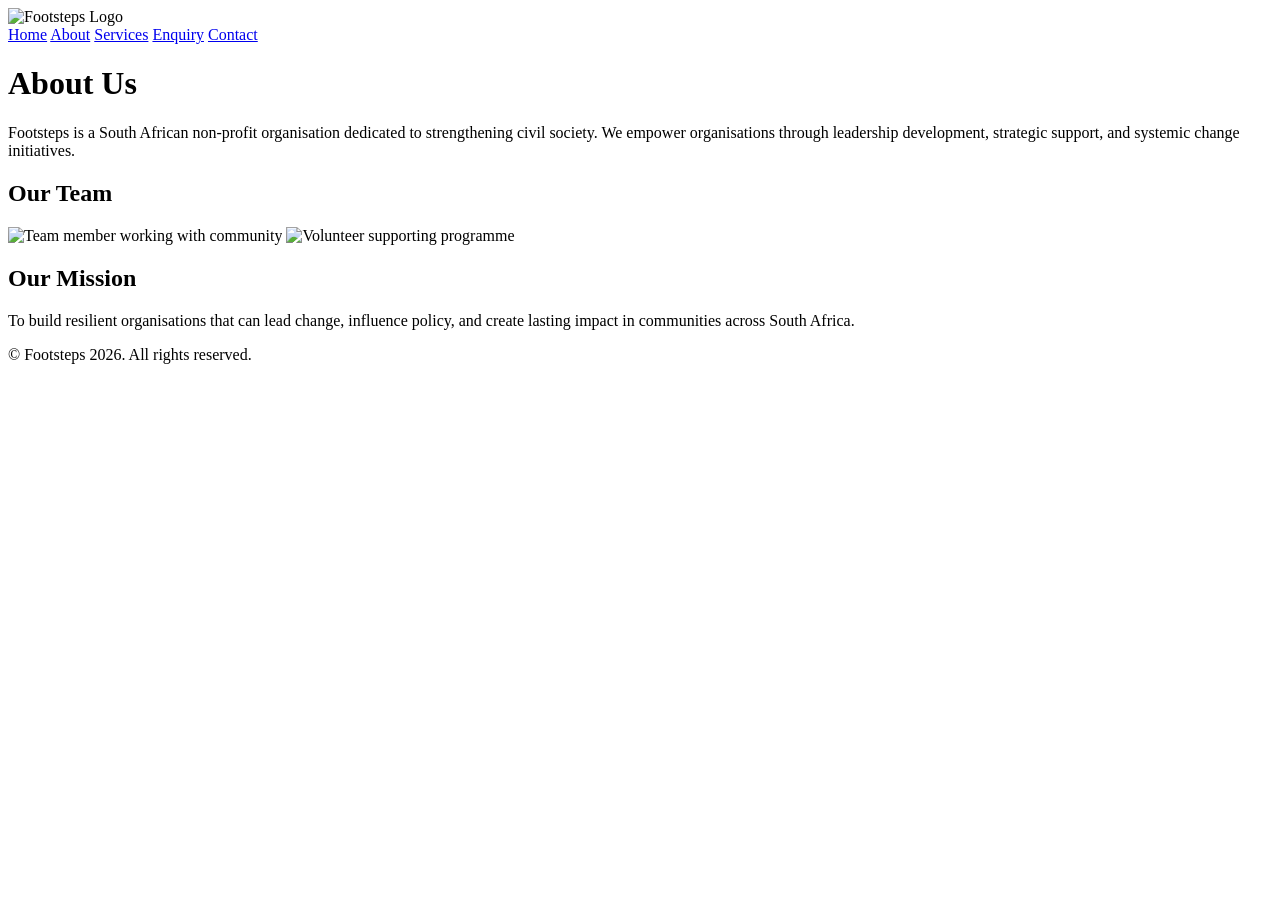
==== about.html @ e0d9a028 "Added complete code for about.html page" ====
<!DOCTYPE html>
<html lang="en">
<head>
  <meta charset="UTF-8">
  <title>About Footsteps</title>
  <link rel="stylesheet" href="css/style.css">
</head>
<body>
  <!-- Header with logo and navigation -->
  <header>
    <img src="images/footsteps_logo.png" alt="Footsteps Logo">
    <nav>
      <a href="index.html">Home</a>
      <a href="about.html">About</a>
      <a href="services.html">Services</a>
      <a href="enquiry.html">Enquiry</a>
      <a href="contact.html">Contact</a>
    </nav>
  </header>

  <!-- Main content -->
  <main>
    <h1>About Us</h1>
    <p>
      Footsteps is a South African non-profit organisation dedicated to strengthening civil society.
      We empower organisations through leadership development, strategic support, and systemic change initiatives.
    </p>

    <!-- Team images -->
    <section>
      <h2>Our Team</h2>
      <img src="images/team1.jpg" alt="Team member working with community">
      <img src="images/team2.jpg" alt="Volunteer supporting programme">
    </section>

    <!-- Mission statement -->
    <section>
      <h2>Our Mission</h2>
      <p>
        To build resilient organisations that can lead change, influence policy, and create lasting impact
        in communities across South Africa.
      </p>
    </section>
  </main>

  <!-- Footer -->
  <footer>
    <p>© Footsteps 2026. All rights reserved.</p>
  </footer>

  <!-- JavaScript -->
  <script src="js/script.js"></script>
</body>
</html>
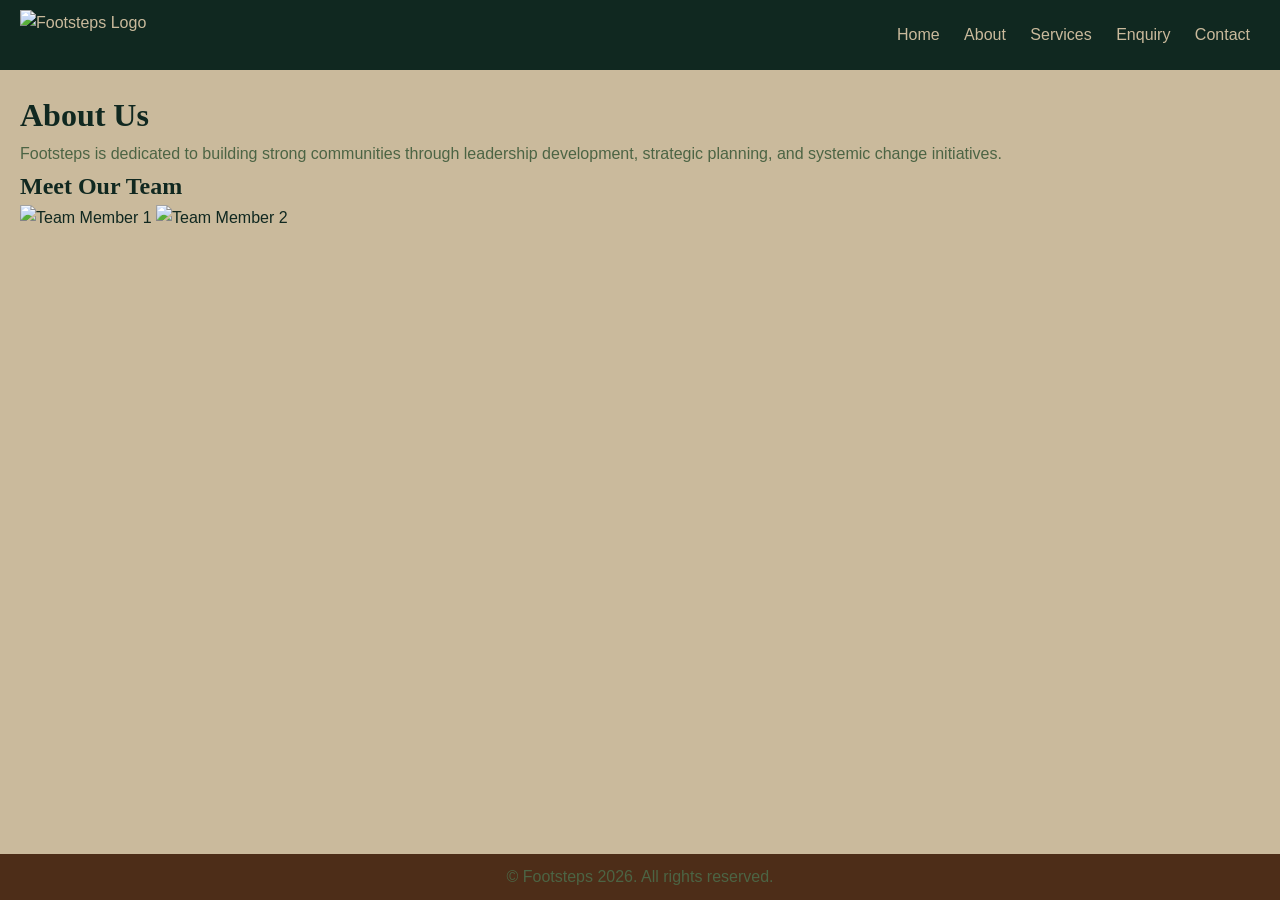
==== commit 058c9f5e: "Added about.html with team section and images" ====
--- a/about.html
+++ b/about.html
@@ -6,7 +6,7 @@
   <link rel="stylesheet" href="css/style.css">
 </head>
 <body>
-  <!-- Header with logo and navigation -->
+  <!-- Header -->
   <header>
     <img src="images/footsteps_logo.png" alt="Footsteps Logo">
     <nav>
@@ -21,25 +21,12 @@
   <!-- Main content -->
   <main>
     <h1>About Us</h1>
-    <p>
-      Footsteps is a South African non-profit organisation dedicated to strengthening civil society.
-      We empower organisations through leadership development, strategic support, and systemic change initiatives.
-    </p>
+    <p>Footsteps is dedicated to building strong communities through leadership development, strategic planning, and systemic change initiatives.</p>
 
-    <!-- Team images -->
-    <section>
-      <h2>Our Team</h2>
-      <img src="images/team1.jpg" alt="Team member working with community">
-      <img src="images/team2.jpg" alt="Volunteer supporting programme">
-    </section>
-
-    <!-- Mission statement -->
-    <section>
-      <h2>Our Mission</h2>
-      <p>
-        To build resilient organisations that can lead change, influence policy, and create lasting impact
-        in communities across South Africa.
-      </p>
+    <section class="team">
+      <h2>Meet Our Team</h2>
+      <img src="images/team1.jpg" alt="Team Member 1">
+      <img src="images/team2.jpg" alt="Team Member 2">
     </section>
   </main>
 
@@ -47,8 +34,5 @@
   <footer>
     <p>© Footsteps 2026. All rights reserved.</p>
   </footer>
-
-  <!-- JavaScript -->
-  <script src="js/script.js"></script>
 </body>
 </html>
--- a/css/style.css
+++ b/css/style.css
@@ -0,0 +1,115 @@
+/* Reset */
+* {
+  margin: 0;
+  padding: 0;
+  box-sizing: border-box;
+}
+
+/* Font */
+@font-face {
+  font-family: 'AmasisMTProMedium';
+  src: url('../fonts/AmasisMTProMedium.woff2') format('woff2'),
+       url('../fonts/AmasisMTProMedium.woff') format('woff');
+  font-weight: normal;
+  font-style: normal;
+}
+
+/* Base */
+body {
+  font-family: Arial, sans-serif;
+  line-height: 1.6;
+  background-color: #CABA9C; /* khaki */
+  color: #102820; /* black green */
+  padding-bottom: 50px;
+}
+
+/* Typography */
+h1, h2, h3 {
+  font-family: 'AmasisMTProMedium', serif;
+  color: #102820;
+}
+p, label {
+  font-family: Arial, sans-serif;
+  color: #4C6444; /* heather green */
+}
+
+/* Header */
+header {
+  background: #102820;
+  color: #CABA9C;
+  padding: 10px 20px;
+  display: flex;
+  align-items: center;
+  justify-content: space-between;
+}
+header img {
+  height: 50px;
+}
+nav a {
+  color: #CABA9C;
+  text-decoration: none;
+  margin: 0 10px;
+}
+nav a:hover {
+  color: #8A6240; /* raw umber */
+}
+
+/* Main */
+main {
+  padding: 20px;
+}
+main img {
+  max-width: 100%;
+  height: auto;
+  margin-bottom: 20px;
+}
+
+/* Form */
+form {
+  display: flex;
+  flex-direction: column;
+  gap: 10px;
+}
+input, textarea, button {
+  padding: 10px;
+  border: 1px solid #4D2D18; /* coffee oak */
+  border-radius: 4px;
+}
+button {
+  background-color: #4C6444; /* heather green */
+  color: #fff;
+  cursor: pointer;
+}
+button:hover {
+  background-color: #8A6240; /* raw umber */
+}
+
+/* Footer */
+footer {
+  background: #4D2D18;
+  color: #CABA9C;
+  text-align: center;
+  padding: 10px;
+  position: fixed;
+  bottom: 0;
+  width: 100%;
+}
+
+/* Responsive */
+@media (max-width: 768px) {
+  header {
+    flex-direction: column;
+    text-align: center;
+  }
+  nav {
+    margin-top: 10px;
+  }
+}
+@media (max-width: 480px) {
+  body {
+    font-size: 0.9rem;
+  }
+  header img {
+    height: 40px;
+  }
+}
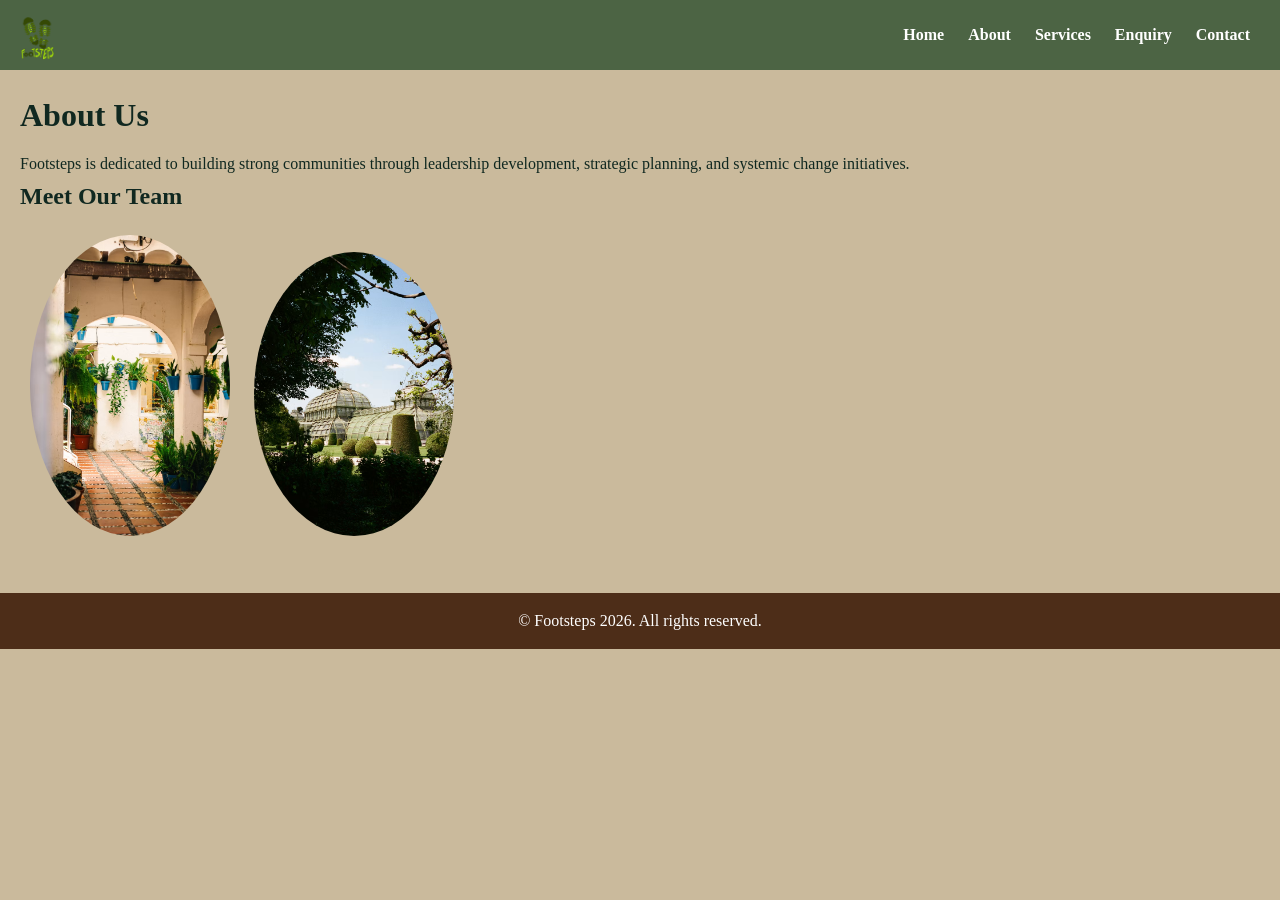
==== commit 8a1e8633: "Complete Footsteps website with HTML, CSS, images, and README" ====
--- a/about.html
+++ b/about.html
@@ -6,7 +6,6 @@
   <link rel="stylesheet" href="css/style.css">
 </head>
 <body>
-  <!-- Header -->
   <header>
     <img src="images/footsteps_logo.png" alt="Footsteps Logo">
     <nav>
@@ -18,7 +17,6 @@
     </nav>
   </header>
 
-  <!-- Main content -->
   <main>
     <h1>About Us</h1>
     <p>Footsteps is dedicated to building strong communities through leadership development, strategic planning, and systemic change initiatives.</p>
@@ -30,7 +28,6 @@
     </section>
   </main>
 
-  <!-- Footer -->
   <footer>
     <p>© Footsteps 2026. All rights reserved.</p>
   </footer>
--- a/css/style.css
+++ b/css/style.css
@@ -1,115 +1,169 @@
-/* Reset */
+/* Global Reset */
 * {
   margin: 0;
   padding: 0;
   box-sizing: border-box;
 }
 
-/* Font */
-@font-face {
-  font-family: 'AmasisMTProMedium';
-  src: url('../fonts/AmasisMTProMedium.woff2') format('woff2'),
-       url('../fonts/AmasisMTProMedium.woff') format('woff');
-  font-weight: normal;
-  font-style: normal;
-}
-
-/* Base */
+/* Fonts & Colors */
 body {
-  font-family: Arial, sans-serif;
-  line-height: 1.6;
+  font-family: "Amasis MT Pro Medium", serif;
   background-color: #CABA9C; /* khaki */
   color: #102820; /* black green */
-  padding-bottom: 50px;
-}
-
-/* Typography */
-h1, h2, h3 {
-  font-family: 'AmasisMTProMedium', serif;
-  color: #102820;
-}
-p, label {
-  font-family: Arial, sans-serif;
-  color: #4C6444; /* heather green */
+  line-height: 1.6;
 }
 
 /* Header */
 header {
-  background: #102820;
-  color: #CABA9C;
-  padding: 10px 20px;
+  background-color: #4C6444; /* heather green */
+  color: #fff;
   display: flex;
   align-items: center;
   justify-content: space-between;
+  padding: 10px 20px;
 }
+
 header img {
   height: 50px;
 }
+
 nav a {
-  color: #CABA9C;
+  color: #fff;
   text-decoration: none;
   margin: 0 10px;
-}
-nav a:hover {
-  color: #8A6240; /* raw umber */
+  font-weight: bold;
 }
 
-/* Main */
+nav a:hover {
+  color: #CABA9C; /* khaki highlight */
+}
+
+/* Hero Section */
+.hero {
+  text-align: center;
+  padding: 40px 20px;
+  background-color: #8A6240; /* raw umber */
+  color: #fff;
+}
+
+.hero img {
+  width: 100%;
+  max-height: 400px;
+  object-fit: cover;
+  margin-bottom: 20px;
+}
+
+/* Main Content */
 main {
   padding: 20px;
 }
-main img {
-  max-width: 100%;
-  height: auto;
-  margin-bottom: 20px;
+
+h1, h2, h3, h4 {
+  margin-bottom: 10px;
+  color: #102820;
 }
 
-/* Form */
+/* Services Grid */
+.services {
+  display: grid;
+  grid-template-columns: repeat(auto-fit, minmax(220px, 1fr));
+  gap: 20px;
+}
+
+.services div {
+  background: #fff;
+  border: 2px solid #4D2D18; /* coffee oak */
+  padding: 15px;
+  text-align: center;
+  border-radius: 8px;
+}
+
+.services img {
+  height: 60px;
+  margin-bottom: 10px;
+}
+
+/* Team Section */
+.team img {
+  width: 200px;
+  border-radius: 50%;
+  margin: 10px;
+}
+
+/* Forms */
 form {
   display: flex;
   flex-direction: column;
-  gap: 10px;
+  max-width: 500px;
+  margin: 20px auto;
 }
-input, textarea, button {
+
+form label {
+  margin: 10px 0 5px;
+}
+
+form input, form textarea, form button {
   padding: 10px;
-  border: 1px solid #4D2D18; /* coffee oak */
-  border-radius: 4px;
+  border: 1px solid #4C6444;
+  border-radius: 5px;
 }
-button {
-  background-color: #4C6444; /* heather green */
+
+form button {
+  background-color: #4C6444;
   color: #fff;
+  font-weight: bold;
   cursor: pointer;
+  margin-top: 10px;
 }
-button:hover {
-  background-color: #8A6240; /* raw umber */
+
+form button:hover {
+  background-color: #102820;
+}
+
+/* Contact Section */
+.contact img {
+  height: 50px;
+  margin-bottom: 10px;
+}
+
+.contact div {
+  margin: 20px 0;
+}
+
+.social a {
+  color: #4C6444;
+  text-decoration: none;
+  margin: 0 5px;
+}
+
+.social a:hover {
+  text-decoration: underline;
 }
 
 /* Footer */
 footer {
-  background: #4D2D18;
-  color: #CABA9C;
+  background-color: #4D2D18; /* coffee oak */
+  color: #fff;
   text-align: center;
-  padding: 10px;
-  position: fixed;
-  bottom: 0;
-  width: 100%;
+  padding: 15px;
+  margin-top: 20px;
 }
 
 /* Responsive */
 @media (max-width: 768px) {
   header {
     flex-direction: column;
-    text-align: center;
   }
+
   nav {
     margin-top: 10px;
   }
-}
-@media (max-width: 480px) {
-  body {
-    font-size: 0.9rem;
+
+  .services {
+    grid-template-columns: 1fr;
   }
-  header img {
-    height: 40px;
+
+  .team img {
+    width: 150px;
   }
 }
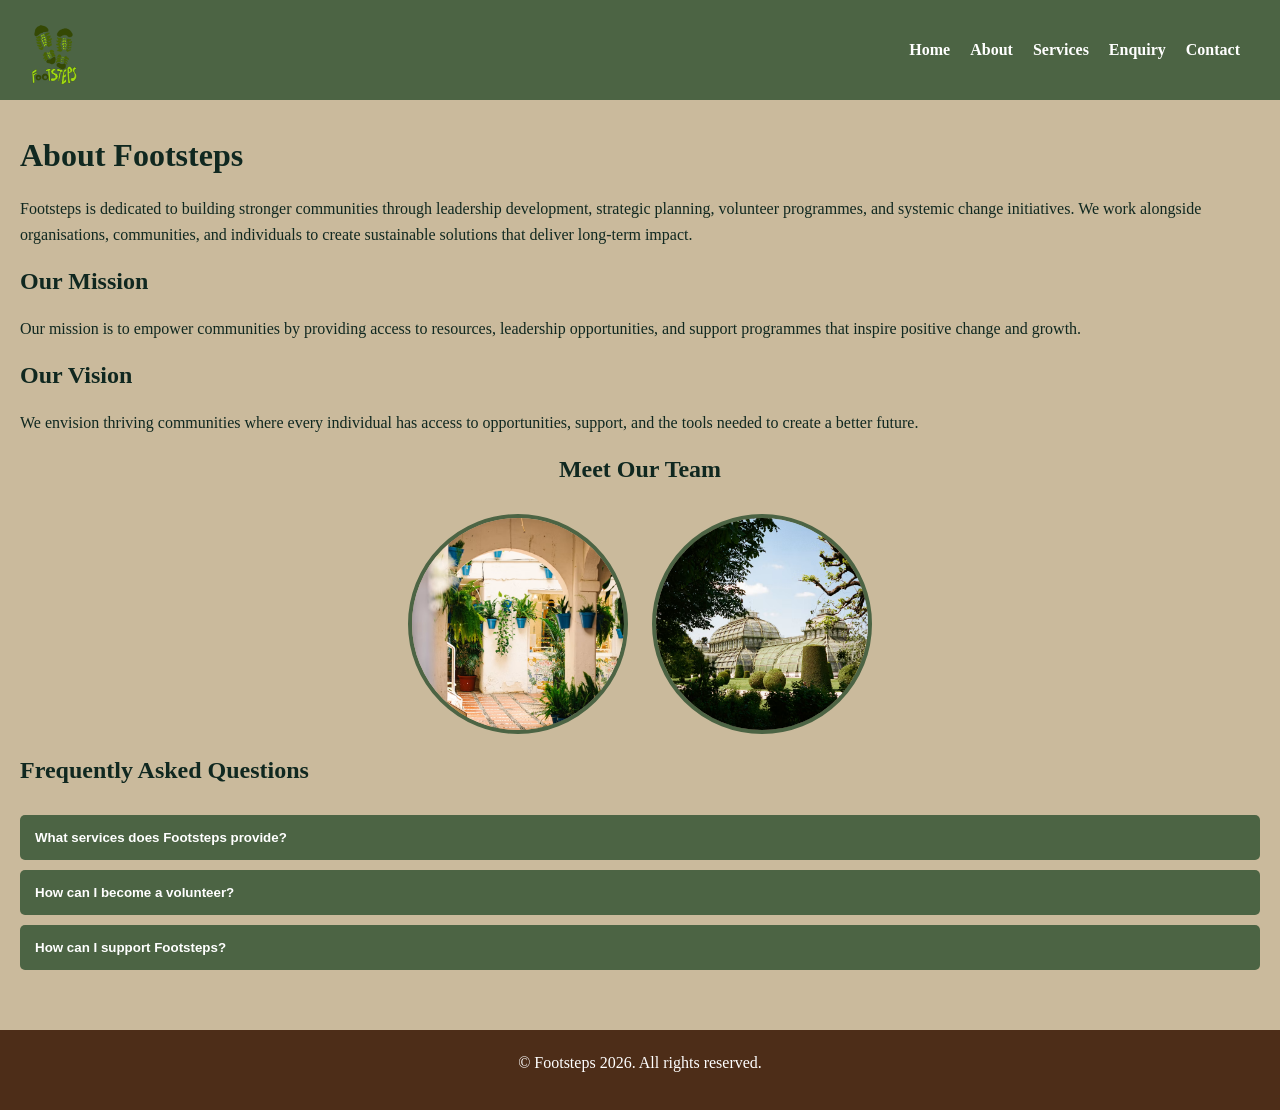
==== commit 110eafa6: "Added Part 3 JavaScript functionality" ====
--- a/about.html
+++ b/about.html
@@ -1,35 +1,140 @@
 <!DOCTYPE html>
 <html lang="en">
+
 <head>
-  <meta charset="UTF-8">
-  <title>About Footsteps</title>
-  <link rel="stylesheet" href="css/style.css">
+    <meta charset="UTF-8">
+    <meta name="viewport"
+          content="width=device-width, initial-scale=1.0">
+
+    <title>About Footsteps | Community Development</title>
+
+    <meta name="description"
+          content="Learn about Footsteps and our commitment to empowering communities through leadership development, strategic planning and systemic change initiatives.">
+
+    <meta name="keywords"
+          content="Footsteps, community development, leadership, volunteer, strategy, systemic change">
+
+    <meta name="author"
+          content="Mia Oosthuizen">
+
+    <link rel="stylesheet" href="css/style.css">
 </head>
+
 <body>
-  <header>
-    <img src="images/footsteps_logo.png" alt="Footsteps Logo">
-    <nav>
-      <a href="index.html">Home</a>
-      <a href="about.html">About</a>
-      <a href="services.html">Services</a>
-      <a href="enquiry.html">Enquiry</a>
-      <a href="contact.html">Contact</a>
-    </nav>
-  </header>
 
-  <main>
-    <h1>About Us</h1>
-    <p>Footsteps is dedicated to building strong communities through leadership development, strategic planning, and systemic change initiatives.</p>
+    <header>
+        <img src="images/footsteps_logo.png"
+             alt="Footsteps Logo">
 
-    <section class="team">
-      <h2>Meet Our Team</h2>
-      <img src="images/team1.jpg" alt="Team Member 1">
-      <img src="images/team2.jpg" alt="Team Member 2">
-    </section>
-  </main>
+        <nav>
+            <a href="index.html">Home</a>
+            <a href="about.html">About</a>
+            <a href="services.html">Services</a>
+            <a href="enquiry.html">Enquiry</a>
+            <a href="contact.html">Contact</a>
+        </nav>
+    </header>
 
-  <footer>
-    <p>© Footsteps 2026. All rights reserved.</p>
-  </footer>
+    <main>
+
+        <h1>About Footsteps</h1>
+
+        <p>
+            Footsteps is dedicated to building stronger communities through
+            leadership development, strategic planning, volunteer programmes,
+            and systemic change initiatives. We work alongside organisations,
+            communities, and individuals to create sustainable solutions that
+            deliver long-term impact.
+        </p>
+
+        <section>
+
+            <h2>Our Mission</h2>
+
+            <p>
+                Our mission is to empower communities by providing access to
+                resources, leadership opportunities, and support programmes
+                that inspire positive change and growth.
+            </p>
+
+        </section>
+
+        <section>
+
+            <h2>Our Vision</h2>
+
+            <p>
+                We envision thriving communities where every individual has
+                access to opportunities, support, and the tools needed to
+                create a better future.
+            </p>
+
+        </section>
+
+        <section class="team">
+
+            <h2>Meet Our Team</h2>
+
+            <img src="images/team1.jpg"
+                 alt="Footsteps team member helping with community development">
+
+            <img src="images/team2.jpg"
+                 alt="Footsteps leadership team member during a community programme">
+
+        </section>
+
+        <!-- FAQ ACCORDION -->
+
+        <section class="faq">
+
+            <h2>Frequently Asked Questions</h2>
+
+            <button class="accordion">
+                What services does Footsteps provide?
+            </button>
+
+            <div class="panel">
+                <p>
+                    We provide leadership development, strategic planning,
+                    community resources, volunteer programmes and
+                    sponsorship opportunities.
+                </p>
+            </div>
+
+            <button class="accordion">
+                How can I become a volunteer?
+            </button>
+
+            <div class="panel">
+                <p>
+                    You can submit an enquiry through our Enquiry page and a
+                    member of our team will contact you with volunteer
+                    opportunities available in your area.
+                </p>
+            </div>
+
+            <button class="accordion">
+                How can I support Footsteps?
+            </button>
+
+            <div class="panel">
+                <p>
+                    Community members and organisations can support Footsteps
+                    through sponsorships, partnerships, donations and
+                    volunteer participation.
+                </p>
+            </div>
+
+        </section>
+
+    </main>
+
+    <footer>
+        <p>&copy; Footsteps 2026. All rights reserved.</p>
+    </footer>
+
+    <script src="js/script.js"></script>
+
 </body>
-</html>
+
+</html>
--- a/css/style.css
+++ b/css/style.css
@@ -1,169 +1,384 @@
-/* Global Reset */
+/* =====================================================
+   FOOTSTEPS WEBSITE - PART 3 CSS
+===================================================== */
+
+/* RESET */
 * {
   margin: 0;
   padding: 0;
   box-sizing: border-box;
 }
 
-/* Fonts & Colors */
+/* BODY */
 body {
   font-family: "Amasis MT Pro Medium", serif;
-  background-color: #CABA9C; /* khaki */
-  color: #102820; /* black green */
+  background-color: #CABA9C;
+  color: #102820;
   line-height: 1.6;
 }
 
-/* Header */
+/* =====================================================
+   HEADER
+===================================================== */
 header {
-  background-color: #4C6444; /* heather green */
-  color: #fff;
+  background-color: #4C6444;
+  color: white;
   display: flex;
+  justify-content: space-between;
   align-items: center;
-  justify-content: space-between;
-  padding: 10px 20px;
+  padding: 15px 30px;
 }
 
 header img {
-  height: 50px;
+  height: 70px;
+}
+
+nav {
+  display: flex;
+  flex-wrap: wrap;
 }
 
 nav a {
-  color: #fff;
+  color: white;
   text-decoration: none;
   margin: 0 10px;
   font-weight: bold;
+  transition: 0.3s;
 }
 
 nav a:hover {
-  color: #CABA9C; /* khaki highlight */
-}
-
-/* Hero Section */
+  color: #CABA9C;
+}
+
+/* =====================================================
+   HERO SECTION
+===================================================== */
 .hero {
   text-align: center;
+  background-color: #8A6240;
+  color: white;
   padding: 40px 20px;
-  background-color: #8A6240; /* raw umber */
-  color: #fff;
 }
 
 .hero img {
   width: 100%;
-  max-height: 400px;
+  max-height: 450px;
   object-fit: cover;
-  margin-bottom: 20px;
-}
-
-/* Main Content */
+  border-radius: 10px;
+}
+
+.hero h1 {
+  margin-top: 20px;
+  color: white;
+}
+
+.hero p {
+  margin-top: 10px;
+  font-size: 1.1rem;
+}
+
+/* =====================================================
+   MAIN CONTENT
+===================================================== */
 main {
-  padding: 20px;
-}
-
-h1, h2, h3, h4 {
-  margin-bottom: 10px;
+  padding: 30px 20px;
+}
+
+h1,
+h2,
+h3,
+h4 {
+  margin-bottom: 15px;
   color: #102820;
 }
 
-/* Services Grid */
+p {
+  margin-bottom: 15px;
+}
+
+/* =====================================================
+   SERVICES
+===================================================== */
 .services {
   display: grid;
-  grid-template-columns: repeat(auto-fit, minmax(220px, 1fr));
+  grid-template-columns: repeat(auto-fit, minmax(250px, 1fr));
   gap: 20px;
 }
 
 .services div {
-  background: #fff;
-  border: 2px solid #4D2D18; /* coffee oak */
-  padding: 15px;
-  text-align: center;
-  border-radius: 8px;
+  background: white;
+  border: 2px solid #4D2D18;
+  padding: 20px;
+  text-align: center;
+  border-radius: 10px;
+  transition: transform 0.3s ease;
+}
+
+.services div:hover {
+  transform: translateY(-5px);
 }
 
 .services img {
-  height: 60px;
+  height: 70px;
   margin-bottom: 10px;
 }
 
-/* Team Section */
+/* =====================================================
+   SEARCH BAR
+===================================================== */
+#searchInput {
+  width: 100%;
+  max-width: 500px;
+  padding: 12px;
+  margin: 20px 0;
+  border: 2px solid #4C6444;
+  border-radius: 5px;
+  font-size: 1rem;
+}
+
+/* =====================================================
+   TEAM
+===================================================== */
+.team {
+  text-align: center;
+}
+
 .team img {
-  width: 200px;
+  width: 220px;
+  height: 220px;
+  object-fit: cover;
   border-radius: 50%;
   margin: 10px;
-}
-
-/* Forms */
+  border: 4px solid #4C6444;
+  transition: 0.3s;
+}
+
+.team img:hover {
+  transform: scale(1.05);
+}
+
+/* =====================================================
+   FAQ ACCORDION
+===================================================== */
+.accordion {
+  background-color: #4C6444;
+  color: white;
+  cursor: pointer;
+  padding: 15px;
+  width: 100%;
+  border: none;
+  text-align: left;
+  margin-top: 10px;
+  border-radius: 5px;
+  font-weight: bold;
+}
+
+.accordion:hover {
+  background-color: #102820;
+}
+
+.panel {
+  display: none;
+  padding: 15px;
+  background-color: white;
+  border: 1px solid #ccc;
+  border-radius: 0 0 5px 5px;
+}
+
+/* =====================================================
+   FORMS
+===================================================== */
 form {
+  max-width: 650px;
+  margin: auto;
   display: flex;
   flex-direction: column;
-  max-width: 500px;
-  margin: 20px auto;
+  background: white;
+  padding: 25px;
+  border-radius: 10px;
+  box-shadow: 0 0 10px rgba(0,0,0,0.1);
 }
 
 form label {
-  margin: 10px 0 5px;
-}
-
-form input, form textarea, form button {
-  padding: 10px;
+  margin-top: 15px;
+  margin-bottom: 5px;
+  font-weight: bold;
+}
+
+form input,
+form textarea,
+form select {
+  padding: 12px;
   border: 1px solid #4C6444;
   border-radius: 5px;
 }
 
+form textarea {
+  resize: vertical;
+}
+
 form button {
+  margin-top: 20px;
   background-color: #4C6444;
-  color: #fff;
-  font-weight: bold;
+  color: white;
+  border: none;
+  padding: 12px;
   cursor: pointer;
-  margin-top: 10px;
+  font-weight: bold;
+  border-radius: 5px;
 }
 
 form button:hover {
   background-color: #102820;
 }
 
-/* Contact Section */
+/* =====================================================
+   SUCCESS / RESPONSE BOXES
+===================================================== */
+#response,
+#contactResponse {
+  margin-top: 20px;
+  background-color: white;
+  border-left: 5px solid #4C6444;
+  padding: 15px;
+  border-radius: 5px;
+}
+
+/* =====================================================
+   CONTACT PAGE
+===================================================== */
+.contact {
+  text-align: center;
+}
+
 .contact img {
-  height: 50px;
+  max-width: 100%;
   margin-bottom: 10px;
 }
 
 .contact div {
-  margin: 20px 0;
+  margin-top: 20px;
 }
 
 .social a {
   color: #4C6444;
+  font-weight: bold;
   text-decoration: none;
-  margin: 0 5px;
 }
 
 .social a:hover {
   text-decoration: underline;
 }
 
-/* Footer */
+/* =====================================================
+   MAP
+===================================================== */
+#map {
+  width: 100%;
+  height: 400px;
+  margin-top: 20px;
+  border-radius: 10px;
+  border: 3px solid #4C6444;
+}
+
+/* =====================================================
+   GALLERY
+===================================================== */
+.gallery {
+  display: grid;
+  grid-template-columns: repeat(auto-fit, minmax(250px, 1fr));
+  gap: 15px;
+}
+
+.gallery img {
+  width: 100%;
+  height: 250px;
+  object-fit: cover;
+  border-radius: 10px;
+  transition: 0.3s;
+}
+
+.gallery img:hover {
+  transform: scale(1.05);
+}
+
+/* =====================================================
+   BUTTONS
+===================================================== */
+.btn {
+  display: inline-block;
+  background-color: #4C6444;
+  color: white;
+  text-decoration: none;
+  padding: 12px 20px;
+  border-radius: 5px;
+  margin-top: 10px;
+}
+
+.btn:hover {
+  background-color: #102820;
+}
+
+/* =====================================================
+   FOOTER
+===================================================== */
 footer {
-  background-color: #4D2D18; /* coffee oak */
-  color: #fff;
-  text-align: center;
-  padding: 15px;
-  margin-top: 20px;
-}
-
-/* Responsive */
+  background-color: #4D2D18;
+  color: white;
+  text-align: center;
+  padding: 20px;
+  margin-top: 30px;
+}
+
+/* =====================================================
+   404 PAGE
+===================================================== */
+.error-page {
+  text-align: center;
+  padding: 100px 20px;
+}
+
+.error-page h1 {
+  font-size: 4rem;
+}
+
+/* =====================================================
+   RESPONSIVE
+===================================================== */
 @media (max-width: 768px) {
+
   header {
     flex-direction: column;
+    text-align: center;
   }
 
   nav {
-    margin-top: 10px;
+    margin-top: 15px;
+    justify-content: center;
+  }
+
+  nav a {
+    margin: 5px;
+  }
+
+  .team img {
+    width: 150px;
+    height: 150px;
   }
 
   .services {
     grid-template-columns: 1fr;
   }
 
-  .team img {
-    width: 150px;
-  }
-}
+  .gallery {
+    grid-template-columns: 1fr;
+  }
+
+  form {
+    width: 100%;
+  }
+
+  .hero h1 {
+    font-size: 1.8rem;
+  }
+}
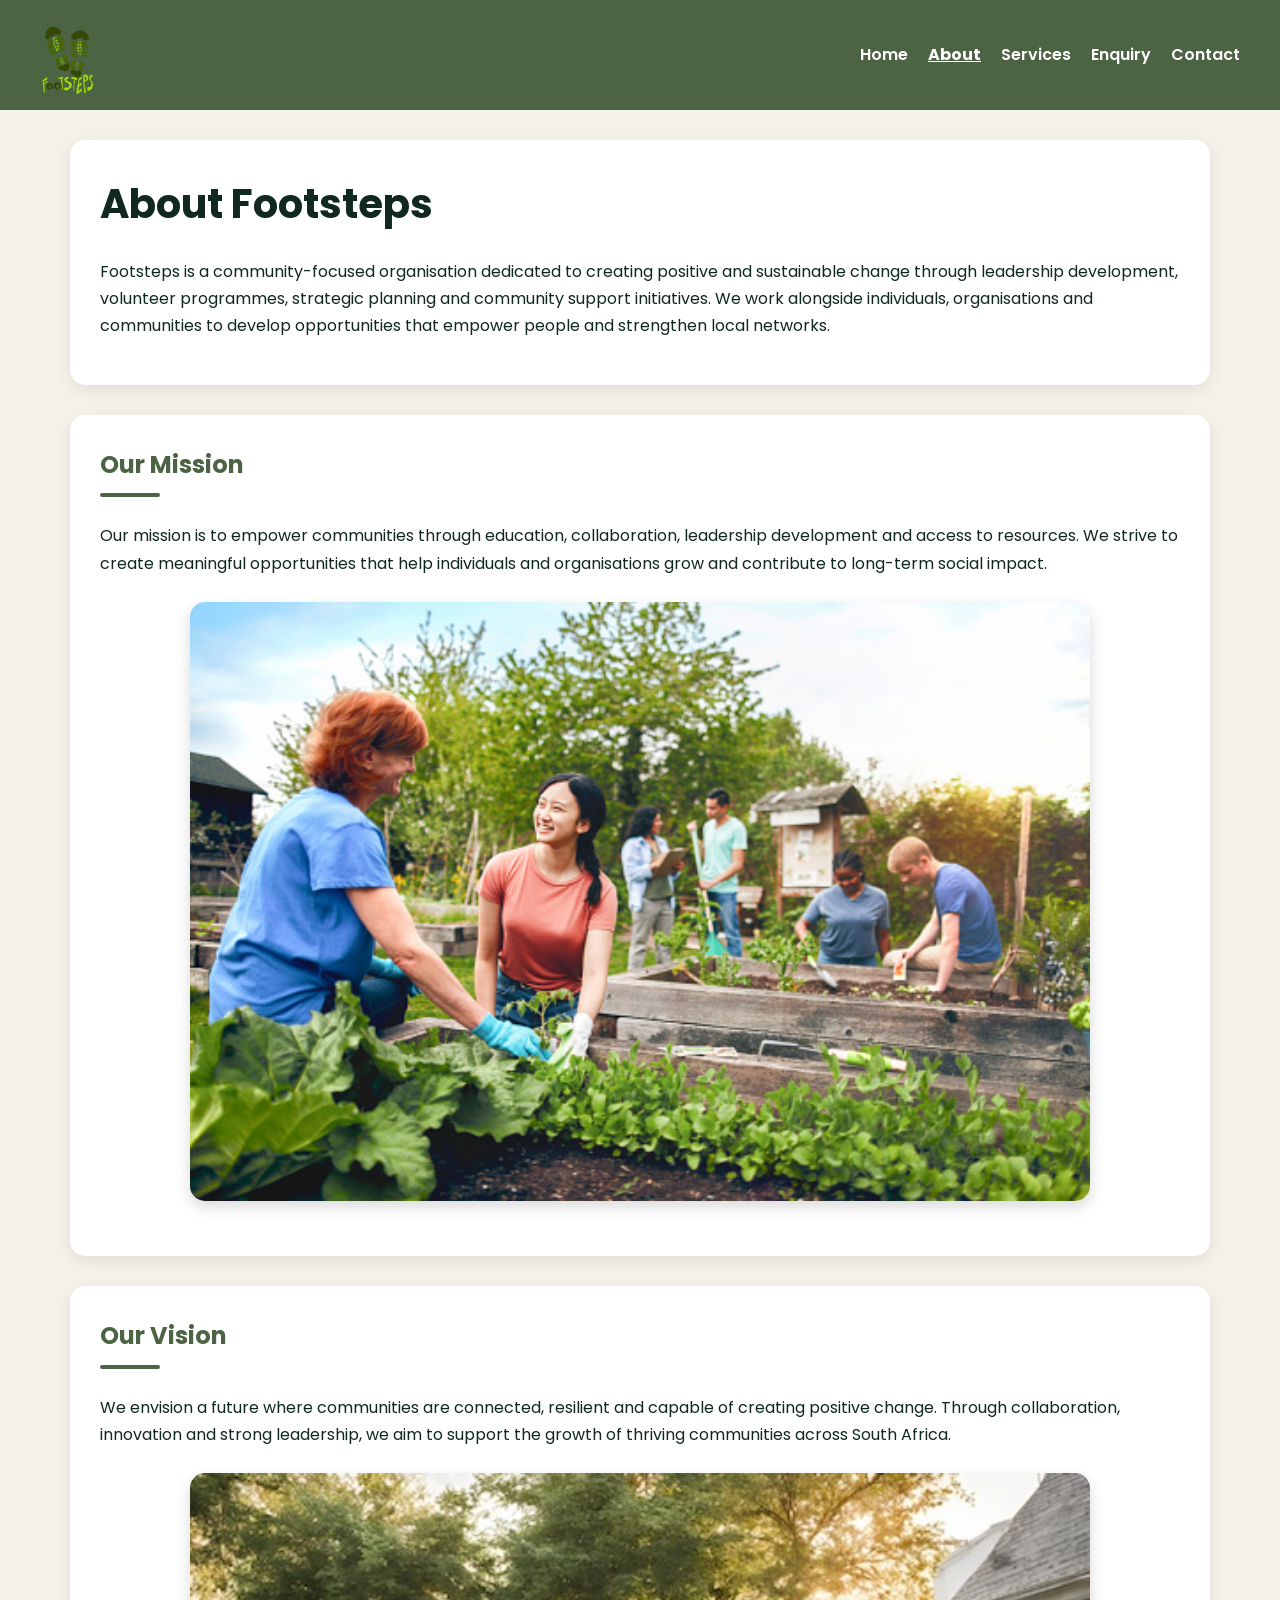
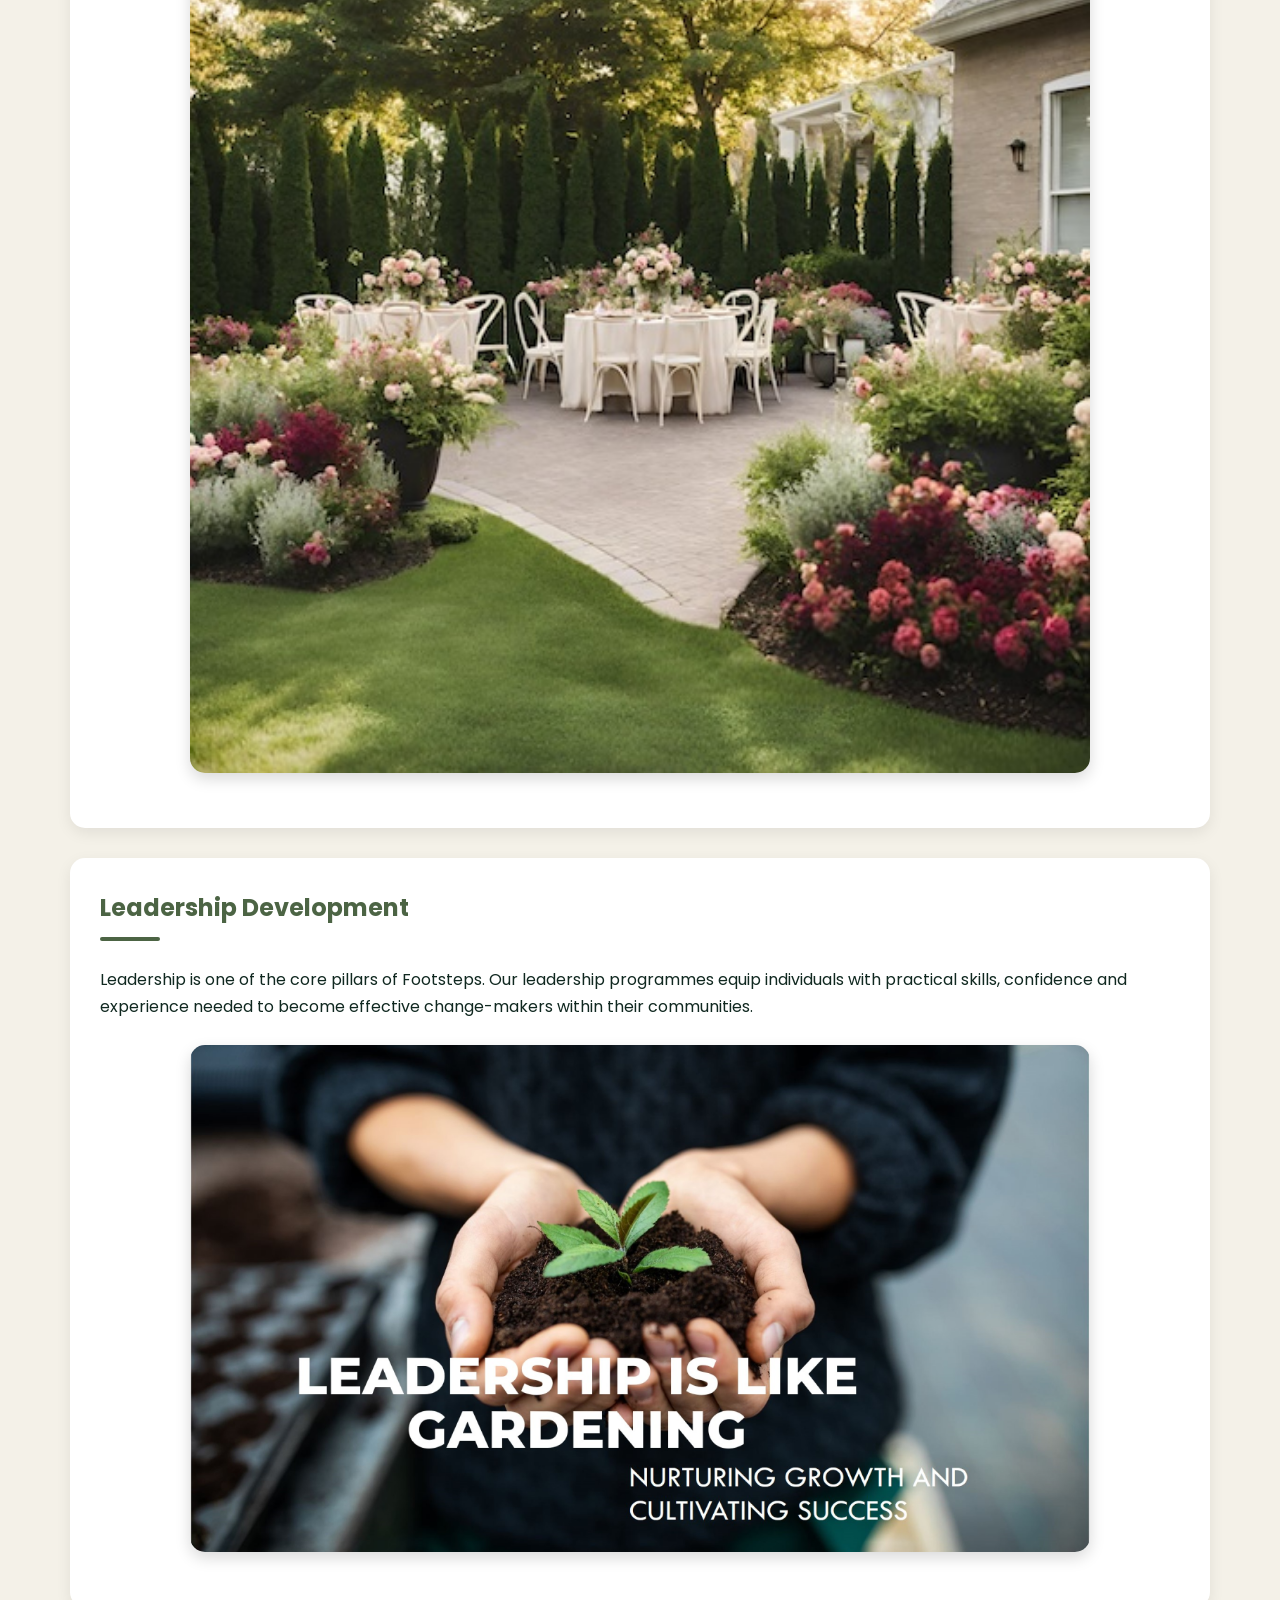
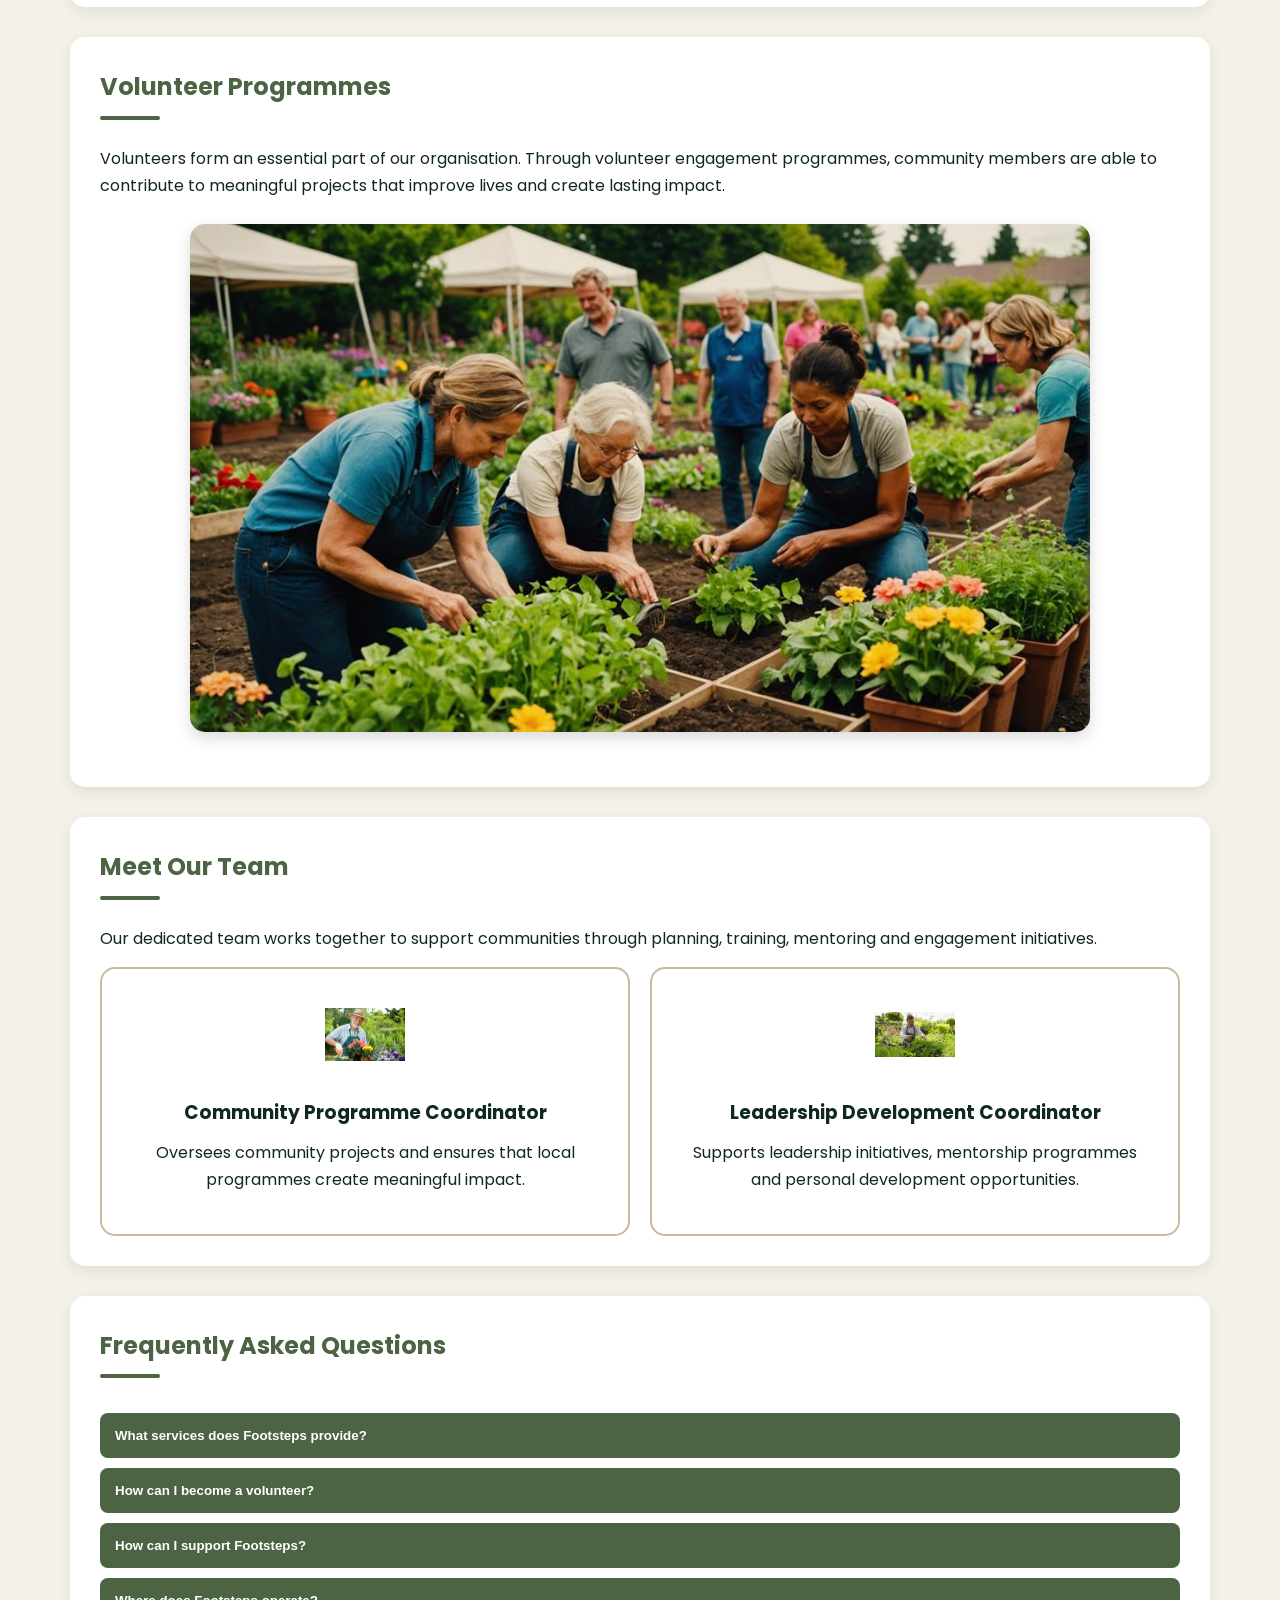
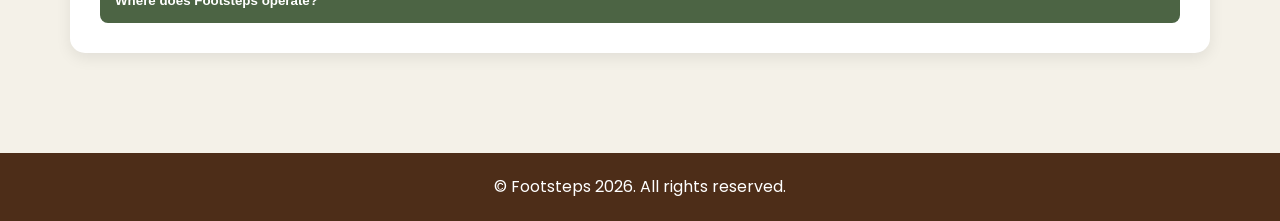
==== commit 80288e5a: "Completed Part 3 JavaScript functionality Also Added Gallery" ====
--- a/about.html
+++ b/about.html
@@ -2,138 +2,244 @@
 <html lang="en">
 
 <head>
+
     <meta charset="UTF-8">
+
     <meta name="viewport"
           content="width=device-width, initial-scale=1.0">
 
     <title>About Footsteps | Community Development</title>
 
     <meta name="description"
-          content="Learn about Footsteps and our commitment to empowering communities through leadership development, strategic planning and systemic change initiatives.">
+          content="Learn about Footsteps and our commitment to empowering communities through leadership development, volunteering and sustainable change.">
 
     <meta name="keywords"
-          content="Footsteps, community development, leadership, volunteer, strategy, systemic change">
+          content="Footsteps, community development, volunteering, leadership, sponsorship">
 
     <meta name="author"
           content="Mia Oosthuizen">
 
     <link rel="stylesheet" href="css/style.css">
+
 </head>
 
 <body>
 
-    <header>
-        <img src="images/footsteps_logo.png"
-             alt="Footsteps Logo">
-
-        <nav>
-            <a href="index.html">Home</a>
-            <a href="about.html">About</a>
-            <a href="services.html">Services</a>
-            <a href="enquiry.html">Enquiry</a>
-            <a href="contact.html">Contact</a>
-        </nav>
-    </header>
-
-    <main>
+<header>
+
+    <img src="images/footsteps_logo.png"
+         alt="Footsteps Logo">
+
+    <nav>
+
+        <a href="index.html">Home</a>
+        <a href="about.html">About</a>
+        <a href="services.html">Services</a>
+        <a href="enquiry.html">Enquiry</a>
+        <a href="contact.html">Contact</a>
+
+    </nav>
+
+</header>
+
+<main>
+
+    <section>
 
         <h1>About Footsteps</h1>
 
         <p>
-            Footsteps is dedicated to building stronger communities through
-            leadership development, strategic planning, volunteer programmes,
-            and systemic change initiatives. We work alongside organisations,
-            communities, and individuals to create sustainable solutions that
-            deliver long-term impact.
-        </p>
-
-        <section>
-
-            <h2>Our Mission</h2>
-
-            <p>
-                Our mission is to empower communities by providing access to
-                resources, leadership opportunities, and support programmes
-                that inspire positive change and growth.
-            </p>
-
-        </section>
-
-        <section>
-
-            <h2>Our Vision</h2>
-
-            <p>
-                We envision thriving communities where every individual has
-                access to opportunities, support, and the tools needed to
-                create a better future.
-            </p>
-
-        </section>
-
-        <section class="team">
-
-            <h2>Meet Our Team</h2>
-
-            <img src="images/team1.jpg"
-                 alt="Footsteps team member helping with community development">
-
-            <img src="images/team2.jpg"
-                 alt="Footsteps leadership team member during a community programme">
-
-        </section>
-
-        <!-- FAQ ACCORDION -->
-
-        <section class="faq">
-
-            <h2>Frequently Asked Questions</h2>
-
-            <button class="accordion">
-                What services does Footsteps provide?
-            </button>
-
-            <div class="panel">
+            Footsteps is a community-focused organisation dedicated to creating
+            positive and sustainable change through leadership development,
+            volunteer programmes, strategic planning and community support
+            initiatives. We work alongside individuals, organisations and
+            communities to develop opportunities that empower people and
+            strengthen local networks.
+        </p>
+
+    </section>
+
+    <section>
+
+        <h2>Our Mission</h2>
+
+        <p>
+            Our mission is to empower communities through education,
+            collaboration, leadership development and access to resources.
+            We strive to create meaningful opportunities that help individuals
+            and organisations grow and contribute to long-term social impact.
+        </p>
+
+        <img src="images/community workshop.jpg"
+             alt="Community workshop hosted by Footsteps"
+             class="about-image">
+
+    </section>
+
+    <section>
+
+        <h2>Our Vision</h2>
+
+        <p>
+            We envision a future where communities are connected, resilient
+            and capable of creating positive change. Through collaboration,
+            innovation and strong leadership, we aim to support the growth of
+            thriving communities across South Africa.
+        </p>
+
+        <img src="images/events.jpg"
+             alt="Community members participating in Footsteps events"
+             class="about-image">
+
+    </section>
+
+    <section>
+
+        <h2>Leadership Development</h2>
+
+        <p>
+            Leadership is one of the core pillars of Footsteps. Our leadership
+            programmes equip individuals with practical skills, confidence and
+            experience needed to become effective change-makers within their
+            communities.
+        </p>
+
+        <img src="images/leadership gardening.png"
+             alt="Leadership programme participants"
+             class="about-image">
+
+    </section>
+
+    <section>
+
+        <h2>Volunteer Programmes</h2>
+
+        <p>
+            Volunteers form an essential part of our organisation. Through
+            volunteer engagement programmes, community members are able to
+            contribute to meaningful projects that improve lives and create
+            lasting impact.
+        </p>
+
+        <img src="images/volunteer gardening.jpg"
+             alt="Volunteers participating in community gardening"
+             class="about-image">
+
+    </section>
+
+    <section>
+
+        <h2>Meet Our Team</h2>
+
+        <p>
+            Our dedicated team works together to support communities through
+            planning, training, mentoring and engagement initiatives.
+        </p>
+
+        <div class="services">
+
+            <div>
+
+                <img src="images/Team member 1.jpg"
+                     alt="Community Programme Coordinator">
+
+                <h3>Community Programme Coordinator</h3>
+
                 <p>
-                    We provide leadership development, strategic planning,
-                    community resources, volunteer programmes and
-                    sponsorship opportunities.
+                    Oversees community projects and ensures that local
+                    programmes create meaningful impact.
                 </p>
+
             </div>
 
-            <button class="accordion">
-                How can I become a volunteer?
-            </button>
-
-            <div class="panel">
+            <div>
+
+                <img src="images/Team member 2.jpg"
+                     alt="Leadership Development Coordinator">
+
+                <h3>Leadership Development Coordinator</h3>
+
                 <p>
-                    You can submit an enquiry through our Enquiry page and a
-                    member of our team will contact you with volunteer
-                    opportunities available in your area.
+                    Supports leadership initiatives, mentorship programmes
+                    and personal development opportunities.
                 </p>
+
             </div>
 
-            <button class="accordion">
-                How can I support Footsteps?
-            </button>
-
-            <div class="panel">
-                <p>
-                    Community members and organisations can support Footsteps
-                    through sponsorships, partnerships, donations and
-                    volunteer participation.
-                </p>
-            </div>
-
-        </section>
-
-    </main>
-
-    <footer>
-        <p>&copy; Footsteps 2026. All rights reserved.</p>
-    </footer>
-
-    <script src="js/script.js"></script>
+        </div>
+
+    </section>
+
+    <section class="faq">
+
+        <h2>Frequently Asked Questions</h2>
+
+        <button class="accordion">
+            What services does Footsteps provide?
+        </button>
+
+        <div class="panel">
+
+            <p>
+                We provide leadership development, strategic planning,
+                volunteer programmes, community resources and sponsorship
+                opportunities.
+            </p>
+
+        </div>
+
+        <button class="accordion">
+            How can I become a volunteer?
+        </button>
+
+        <div class="panel">
+
+            <p>
+                Visit the Enquiry page and submit a volunteer enquiry.
+                A member of our team will contact you regarding available
+                opportunities.
+            </p>
+
+        </div>
+
+        <button class="accordion">
+            How can I support Footsteps?
+        </button>
+
+        <div class="panel">
+
+            <p>
+                Support can be provided through volunteering, sponsorships,
+                partnerships and participation in community events.
+            </p>
+
+        </div>
+
+        <button class="accordion">
+            Where does Footsteps operate?
+        </button>
+
+        <div class="panel">
+
+            <p>
+                Footsteps works with communities through various programmes,
+                outreach activities and development initiatives across
+                multiple regions.
+            </p>
+
+        </div>
+
+    </section>
+
+</main>
+
+<footer>
+
+    <p>&copy; Footsteps 2026. All rights reserved.</p>
+
+</footer>
+
+<script src="js/script.js"></script>
 
 </body>
 
--- a/css/style.css
+++ b/css/style.css
@@ -1,384 +1,403 @@
-/* =====================================================
-   FOOTSTEPS WEBSITE - PART 3 CSS
-===================================================== */
+@import url('https://fonts.googleapis.com/css2?family=Poppins:wght@300;400;500;600;700&display=swap');
 
 /* RESET */
+
 * {
-  margin: 0;
-  padding: 0;
-  box-sizing: border-box;
+    margin: 0;
+    padding: 0;
+    box-sizing: border-box;
 }
 
 /* BODY */
+
 body {
-  font-family: "Amasis MT Pro Medium", serif;
-  background-color: #CABA9C;
-  color: #102820;
-  line-height: 1.6;
-}
-
-/* =====================================================
-   HEADER
-===================================================== */
+    font-family: 'Poppins', sans-serif;
+    background-color: #F4F1E8;
+    color: #102820;
+    line-height: 1.7;
+}
+
+/* HEADER */
+
 header {
-  background-color: #4C6444;
-  color: white;
-  display: flex;
-  justify-content: space-between;
-  align-items: center;
-  padding: 15px 30px;
+    background-color: #4C6444;
+    display: flex;
+    justify-content: space-between;
+    align-items: center;
+    padding: 15px 40px;
 }
 
 header img {
-  height: 70px;
+    height: 80px;
 }
 
 nav {
-  display: flex;
-  flex-wrap: wrap;
+    display: flex;
+    flex-wrap: wrap;
+    gap: 20px;
 }
 
 nav a {
-  color: white;
-  text-decoration: none;
-  margin: 0 10px;
-  font-weight: bold;
-  transition: 0.3s;
+    color: white;
+    text-decoration: none;
+    font-weight: 600;
+    transition: 0.3s;
 }
 
 nav a:hover {
-  color: #CABA9C;
-}
-
-/* =====================================================
-   HERO SECTION
-===================================================== */
+    color: #CABA9C;
+}
+
+/* HERO */
+
 .hero {
-  text-align: center;
-  background-color: #8A6240;
-  color: white;
-  padding: 40px 20px;
+    text-align: center;
 }
 
 .hero img {
-  width: 100%;
-  max-height: 450px;
-  object-fit: cover;
-  border-radius: 10px;
+    width: 100%;
+    max-height: 550px;
+    object-fit: cover;
 }
 
 .hero h1 {
-  margin-top: 20px;
-  color: white;
+    font-size: 3rem;
+    margin-top: 20px;
 }
 
 .hero p {
-  margin-top: 10px;
-  font-size: 1.1rem;
-}
-
-/* =====================================================
-   MAIN CONTENT
-===================================================== */
+    max-width: 800px;
+    margin: auto;
+    padding: 15px;
+}
+
+/* MAIN */
+
 main {
-  padding: 30px 20px;
-}
-
-h1,
-h2,
-h3,
-h4 {
-  margin-bottom: 15px;
-  color: #102820;
-}
-
-p {
-  margin-bottom: 15px;
-}
-
-/* =====================================================
-   SERVICES
-===================================================== */
+    max-width: 1200px;
+    margin: auto;
+    padding: 30px;
+}
+
+/* SECTIONS */
+
+section {
+    background: white;
+    margin-bottom: 30px;
+    padding: 30px;
+    border-radius: 15px;
+    box-shadow: 0 5px 15px rgba(0,0,0,0.08);
+}
+
+section p {
+    margin-bottom: 15px;
+}
+
+/* HEADINGS */
+
+h1 {
+    font-size: 2.5rem;
+    margin-bottom: 20px;
+}
+
+h2 {
+    color: #4C6444;
+    margin-bottom: 15px;
+    position: relative;
+    padding-bottom: 10px;
+}
+
+h2::after {
+    content: "";
+    display: block;
+    width: 60px;
+    height: 4px;
+    background: #4C6444;
+    border-radius: 10px;
+    margin-top: 8px;
+}
+
+h3 {
+    margin-bottom: 10px;
+}
+
+/* BUTTONS */
+
+.btn,
+button {
+    display: inline-block;
+    background-color: #4C6444;
+    color: white;
+    text-decoration: none;
+    padding: 12px 24px;
+    border: none;
+    border-radius: 50px;
+    cursor: pointer;
+    font-weight: 600;
+    transition: 0.3s;
+}
+
+.btn:hover,
+button:hover {
+    background-color: #102820;
+    transform: translateY(-3px);
+}
+
+/* SERVICES */
+
 .services {
-  display: grid;
-  grid-template-columns: repeat(auto-fit, minmax(250px, 1fr));
-  gap: 20px;
+    display: grid;
+    grid-template-columns: repeat(auto-fit,minmax(280px,1fr));
+    gap: 20px;
 }
 
 .services div {
-  background: white;
-  border: 2px solid #4D2D18;
-  padding: 20px;
-  text-align: center;
-  border-radius: 10px;
-  transition: transform 0.3s ease;
+    background: white;
+    padding: 25px;
+    border: 2px solid #CABA9C;
+    border-radius: 15px;
+    text-align: center;
+    transition: 0.3s;
 }
 
 .services div:hover {
-  transform: translateY(-5px);
+    transform: translateY(-8px);
+    box-shadow: 0 8px 20px rgba(0,0,0,0.12);
 }
 
 .services img {
-  height: 70px;
-  margin-bottom: 10px;
-}
-
-/* =====================================================
-   SEARCH BAR
-===================================================== */
-#searchInput {
-  width: 100%;
-  max-width: 500px;
-  padding: 12px;
-  margin: 20px 0;
-  border: 2px solid #4C6444;
-  border-radius: 5px;
-  font-size: 1rem;
-}
-
-/* =====================================================
-   TEAM
-===================================================== */
+    width: 80px;
+    height: 80px;
+    object-fit: contain;
+    margin-bottom: 15px;
+}
+
+/* SEARCH */
+
+#searchInput,
+#gallerySearch {
+    width: 100%;
+    max-width: 600px;
+    padding: 15px;
+    border: 2px solid #4C6444;
+    border-radius: 50px;
+    margin-bottom: 25px;
+    font-size: 1rem;
+}
+
+/* ABOUT IMAGES */
+
+.about-image {
+    width: 100%;
+    max-width: 900px;
+    height: auto;
+    display: block;
+    margin: 25px auto;
+    border-radius: 15px;
+    box-shadow: 0 6px 15px rgba(0,0,0,0.15);
+}
+
+/* TEAM */
+
 .team {
-  text-align: center;
+    display: flex;
+    flex-wrap: wrap;
+    justify-content: center;
+    gap: 25px;
+    text-align: center;
 }
 
 .team img {
-  width: 220px;
-  height: 220px;
-  object-fit: cover;
-  border-radius: 50%;
-  margin: 10px;
-  border: 4px solid #4C6444;
-  transition: 0.3s;
-}
-
-.team img:hover {
-  transform: scale(1.05);
-}
-
-/* =====================================================
-   FAQ ACCORDION
-===================================================== */
+    width: 100%;
+    max-width: 300px;
+    height: auto;
+    border-radius: 15px;
+    box-shadow: 0 5px 15px rgba(0,0,0,0.15);
+}
+
+/* IMAGES */
+
+img {
+    transition: 0.3s;
+}
+
+img:hover {
+    transform: scale(1.02);
+}
+
+/* FORMS */
+
+form {
+    display: flex;
+    flex-direction: column;
+    gap: 12px;
+}
+
+label {
+    font-weight: 600;
+}
+
+input,
+textarea,
+select {
+    padding: 12px;
+    border: 1px solid #ccc;
+    border-radius: 8px;
+}
+
+textarea {
+    resize: vertical;
+}
+
+/* RESPONSE */
+
+#response {
+    margin-top: 20px;
+    background: #EAF7EA;
+    border-left: 6px solid #4C6444;
+    padding: 20px;
+    border-radius: 10px;
+}
+
+/* ACCORDION */
+
 .accordion {
-  background-color: #4C6444;
-  color: white;
-  cursor: pointer;
-  padding: 15px;
-  width: 100%;
-  border: none;
-  text-align: left;
-  margin-top: 10px;
-  border-radius: 5px;
-  font-weight: bold;
-}
-
-.accordion:hover {
-  background-color: #102820;
+    width: 100%;
+    background: #4C6444;
+    color: white;
+    border: none;
+    text-align: left;
+    padding: 15px;
+    border-radius: 8px;
+    margin-top: 10px;
+    cursor: pointer;
 }
 
 .panel {
-  display: none;
-  padding: 15px;
-  background-color: white;
-  border: 1px solid #ccc;
-  border-radius: 0 0 5px 5px;
-}
-
-/* =====================================================
-   FORMS
-===================================================== */
-form {
-  max-width: 650px;
-  margin: auto;
-  display: flex;
-  flex-direction: column;
-  background: white;
-  padding: 25px;
-  border-radius: 10px;
-  box-shadow: 0 0 10px rgba(0,0,0,0.1);
-}
-
-form label {
-  margin-top: 15px;
-  margin-bottom: 5px;
-  font-weight: bold;
-}
-
-form input,
-form textarea,
-form select {
-  padding: 12px;
-  border: 1px solid #4C6444;
-  border-radius: 5px;
-}
-
-form textarea {
-  resize: vertical;
-}
-
-form button {
-  margin-top: 20px;
-  background-color: #4C6444;
-  color: white;
-  border: none;
-  padding: 12px;
-  cursor: pointer;
-  font-weight: bold;
-  border-radius: 5px;
-}
-
-form button:hover {
-  background-color: #102820;
-}
-
-/* =====================================================
-   SUCCESS / RESPONSE BOXES
-===================================================== */
-#response,
-#contactResponse {
-  margin-top: 20px;
-  background-color: white;
-  border-left: 5px solid #4C6444;
-  padding: 15px;
-  border-radius: 5px;
-}
-
-/* =====================================================
-   CONTACT PAGE
-===================================================== */
-.contact {
-  text-align: center;
-}
-
-.contact img {
-  max-width: 100%;
-  margin-bottom: 10px;
-}
-
-.contact div {
-  margin-top: 20px;
-}
+    display: none;
+    border: 1px solid #ddd;
+    padding: 15px;
+    margin-bottom: 15px;
+}
+
+/* GALLERY */
+
+.gallery {
+    display: grid;
+    grid-template-columns: repeat(auto-fit,minmax(250px,1fr));
+    gap: 15px;
+}
+
+.gallery a {
+    display: block;
+}
+
+.gallery img {
+    width: 100%;
+    height: 250px;
+    object-fit: cover;
+    border-radius: 10px;
+}
+
+/* MAP */
+
+.map-container {
+    width: 100%;
+    overflow: hidden;
+    border-radius: 15px;
+    border: 3px solid #4C6444;
+    margin-top: 20px;
+}
+
+.map-container iframe {
+    display: block;
+}
+
+/* STATS */
+
+.stats {
+    display: flex;
+    justify-content: space-around;
+    flex-wrap: wrap;
+    text-align: center;
+}
+
+.stats div {
+    padding: 20px;
+}
+
+.stats h2 {
+    font-size: 2.5rem;
+}
+
+/* SOCIAL */
 
 .social a {
-  color: #4C6444;
-  font-weight: bold;
-  text-decoration: none;
+    text-decoration: none;
+    color: #4C6444;
+    font-weight: 600;
 }
 
 .social a:hover {
-  text-decoration: underline;
-}
-
-/* =====================================================
-   MAP
-===================================================== */
-#map {
-  width: 100%;
-  height: 400px;
-  margin-top: 20px;
-  border-radius: 10px;
-  border: 3px solid #4C6444;
-}
-
-/* =====================================================
-   GALLERY
-===================================================== */
-.gallery {
-  display: grid;
-  grid-template-columns: repeat(auto-fit, minmax(250px, 1fr));
-  gap: 15px;
-}
-
-.gallery img {
-  width: 100%;
-  height: 250px;
-  object-fit: cover;
-  border-radius: 10px;
-  transition: 0.3s;
-}
-
-.gallery img:hover {
-  transform: scale(1.05);
-}
-
-/* =====================================================
-   BUTTONS
-===================================================== */
-.btn {
-  display: inline-block;
-  background-color: #4C6444;
-  color: white;
-  text-decoration: none;
-  padding: 12px 20px;
-  border-radius: 5px;
-  margin-top: 10px;
-}
-
-.btn:hover {
-  background-color: #102820;
-}
-
-/* =====================================================
-   FOOTER
-===================================================== */
+    color: #102820;
+}
+
+/* FOOTER */
+
 footer {
-  background-color: #4D2D18;
-  color: white;
-  text-align: center;
-  padding: 20px;
-  margin-top: 30px;
-}
-
-/* =====================================================
-   404 PAGE
-===================================================== */
+    background-color: #4D2D18;
+    color: white;
+    text-align: center;
+    padding: 20px;
+    margin-top: 40px;
+}
+
+/* 404 */
+
 .error-page {
-  text-align: center;
-  padding: 100px 20px;
+    text-align: center;
+    padding: 100px 20px;
 }
 
 .error-page h1 {
-  font-size: 4rem;
-}
-
-/* =====================================================
-   RESPONSIVE
-===================================================== */
+    font-size: 5rem;
+}
+
+/* RESPONSIVE */
+
 @media (max-width: 768px) {
 
-  header {
-    flex-direction: column;
-    text-align: center;
-  }
-
-  nav {
-    margin-top: 15px;
-    justify-content: center;
-  }
-
-  nav a {
-    margin: 5px;
-  }
-
-  .team img {
-    width: 150px;
-    height: 150px;
-  }
-
-  .services {
-    grid-template-columns: 1fr;
-  }
-
-  .gallery {
-    grid-template-columns: 1fr;
-  }
-
-  form {
-    width: 100%;
-  }
-
-  .hero h1 {
-    font-size: 1.8rem;
-  }
+    header {
+        flex-direction: column;
+        text-align: center;
+    }
+
+    nav {
+        justify-content: center;
+        margin-top: 15px;
+    }
+
+    .hero h1 {
+        font-size: 2rem;
+    }
+
+    .services {
+        grid-template-columns: 1fr;
+    }
+
+    .gallery {
+        grid-template-columns: 1fr;
+    }
+
+    .team {
+        flex-direction: column;
+    }
+
+    .stats {
+        flex-direction: column;
+    }
+
+    main {
+        padding: 15px;
+    }
 }
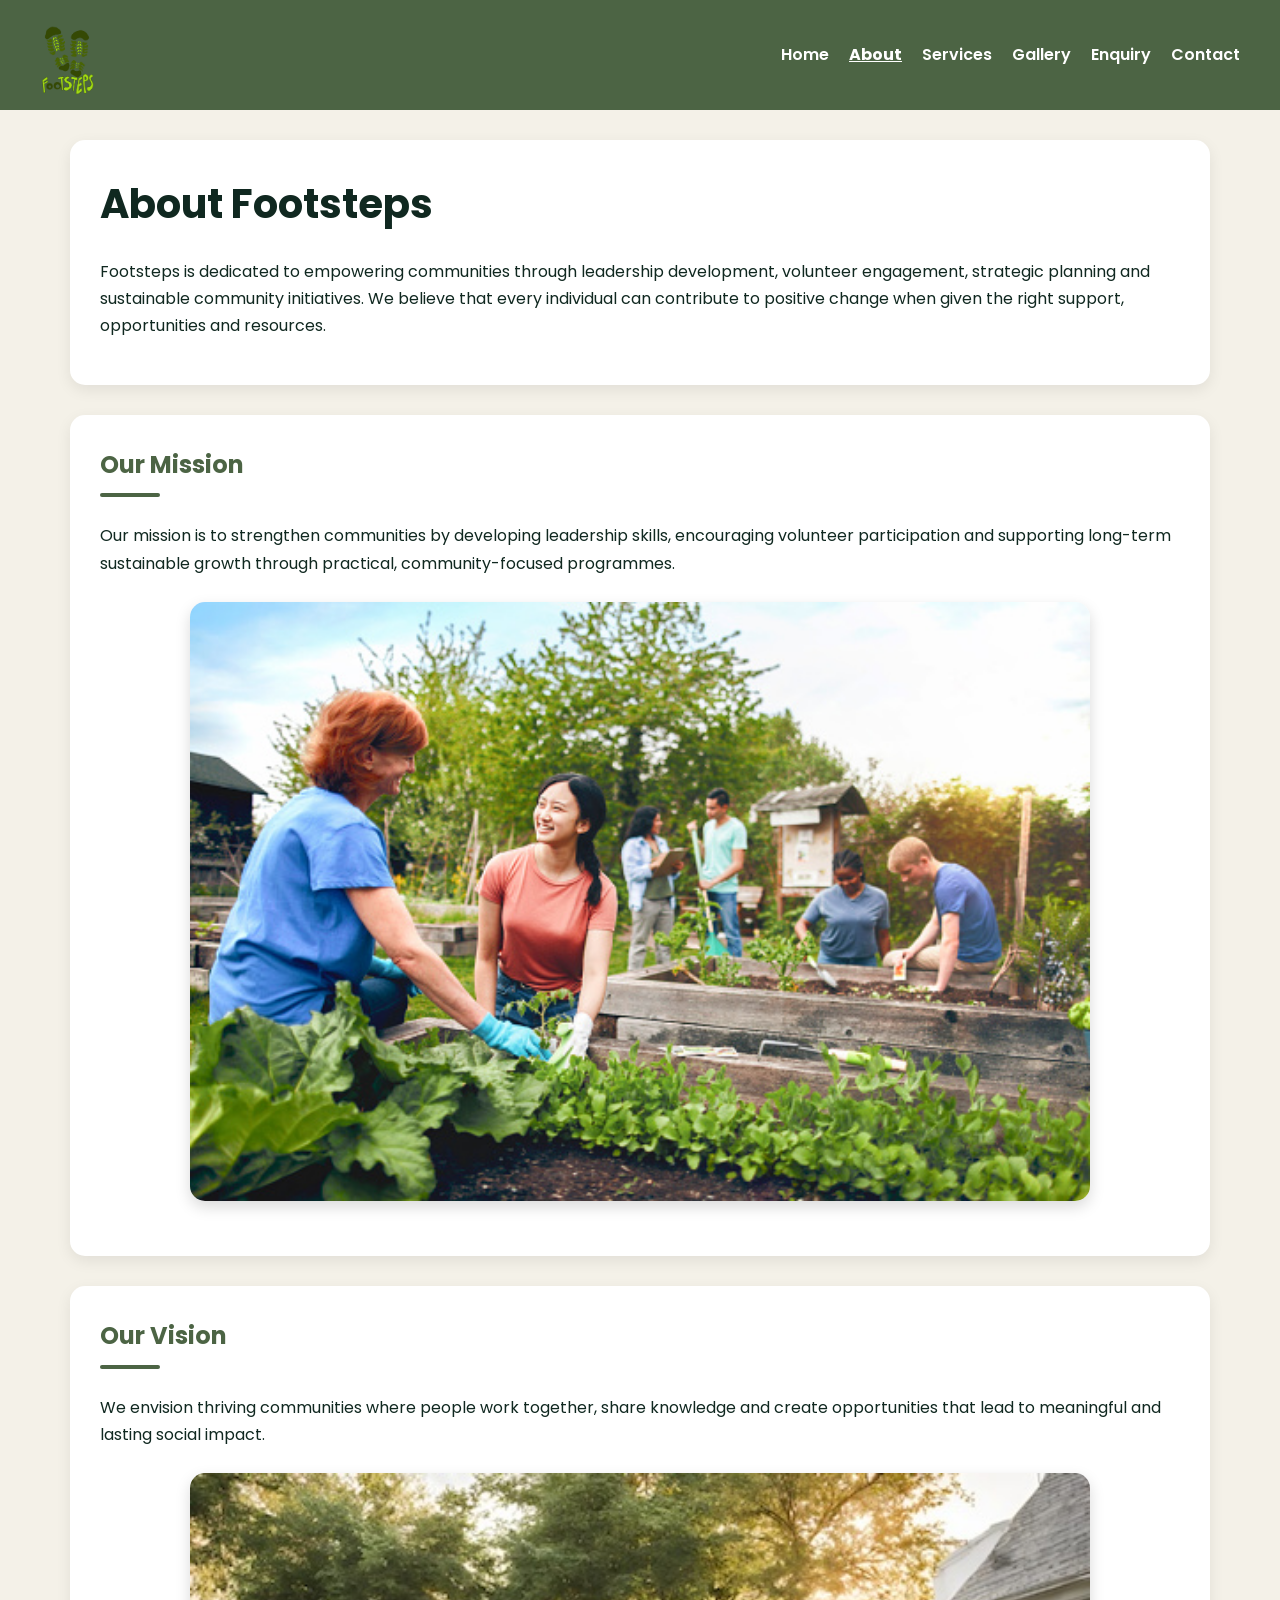
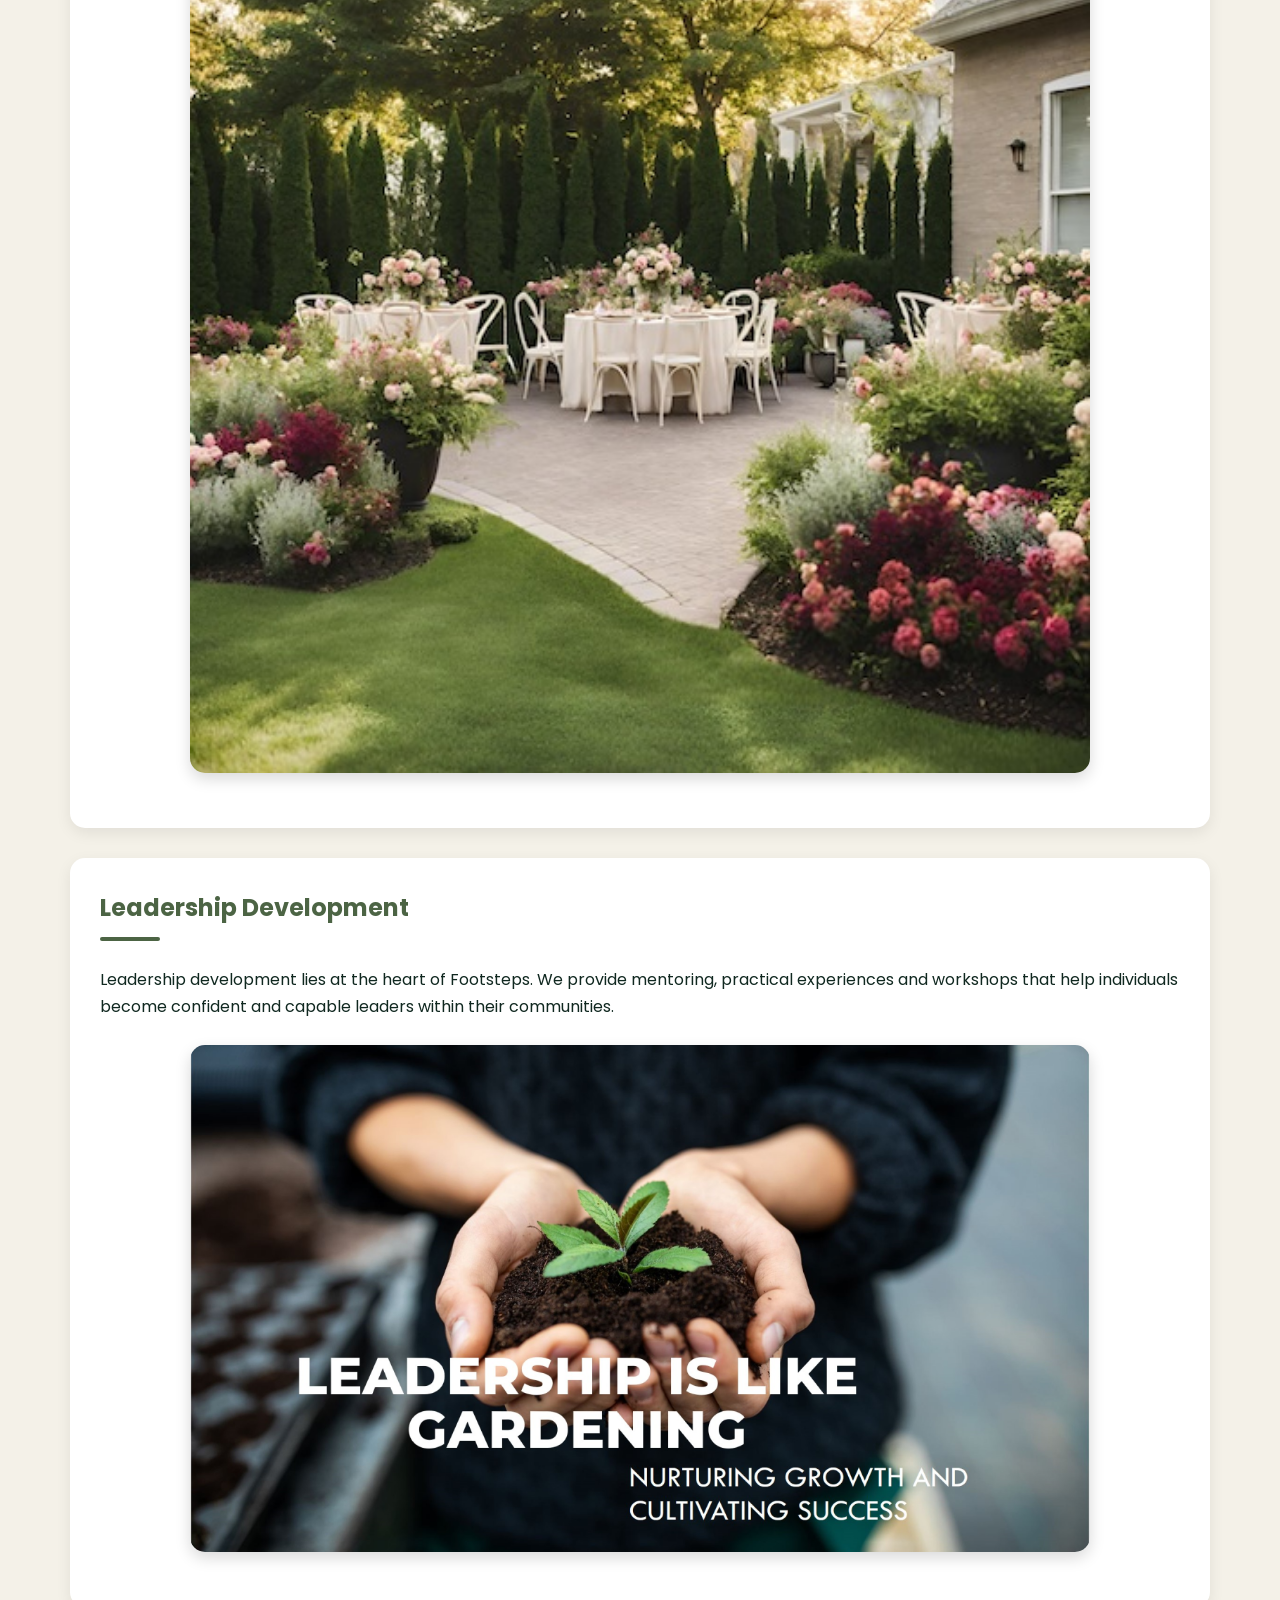
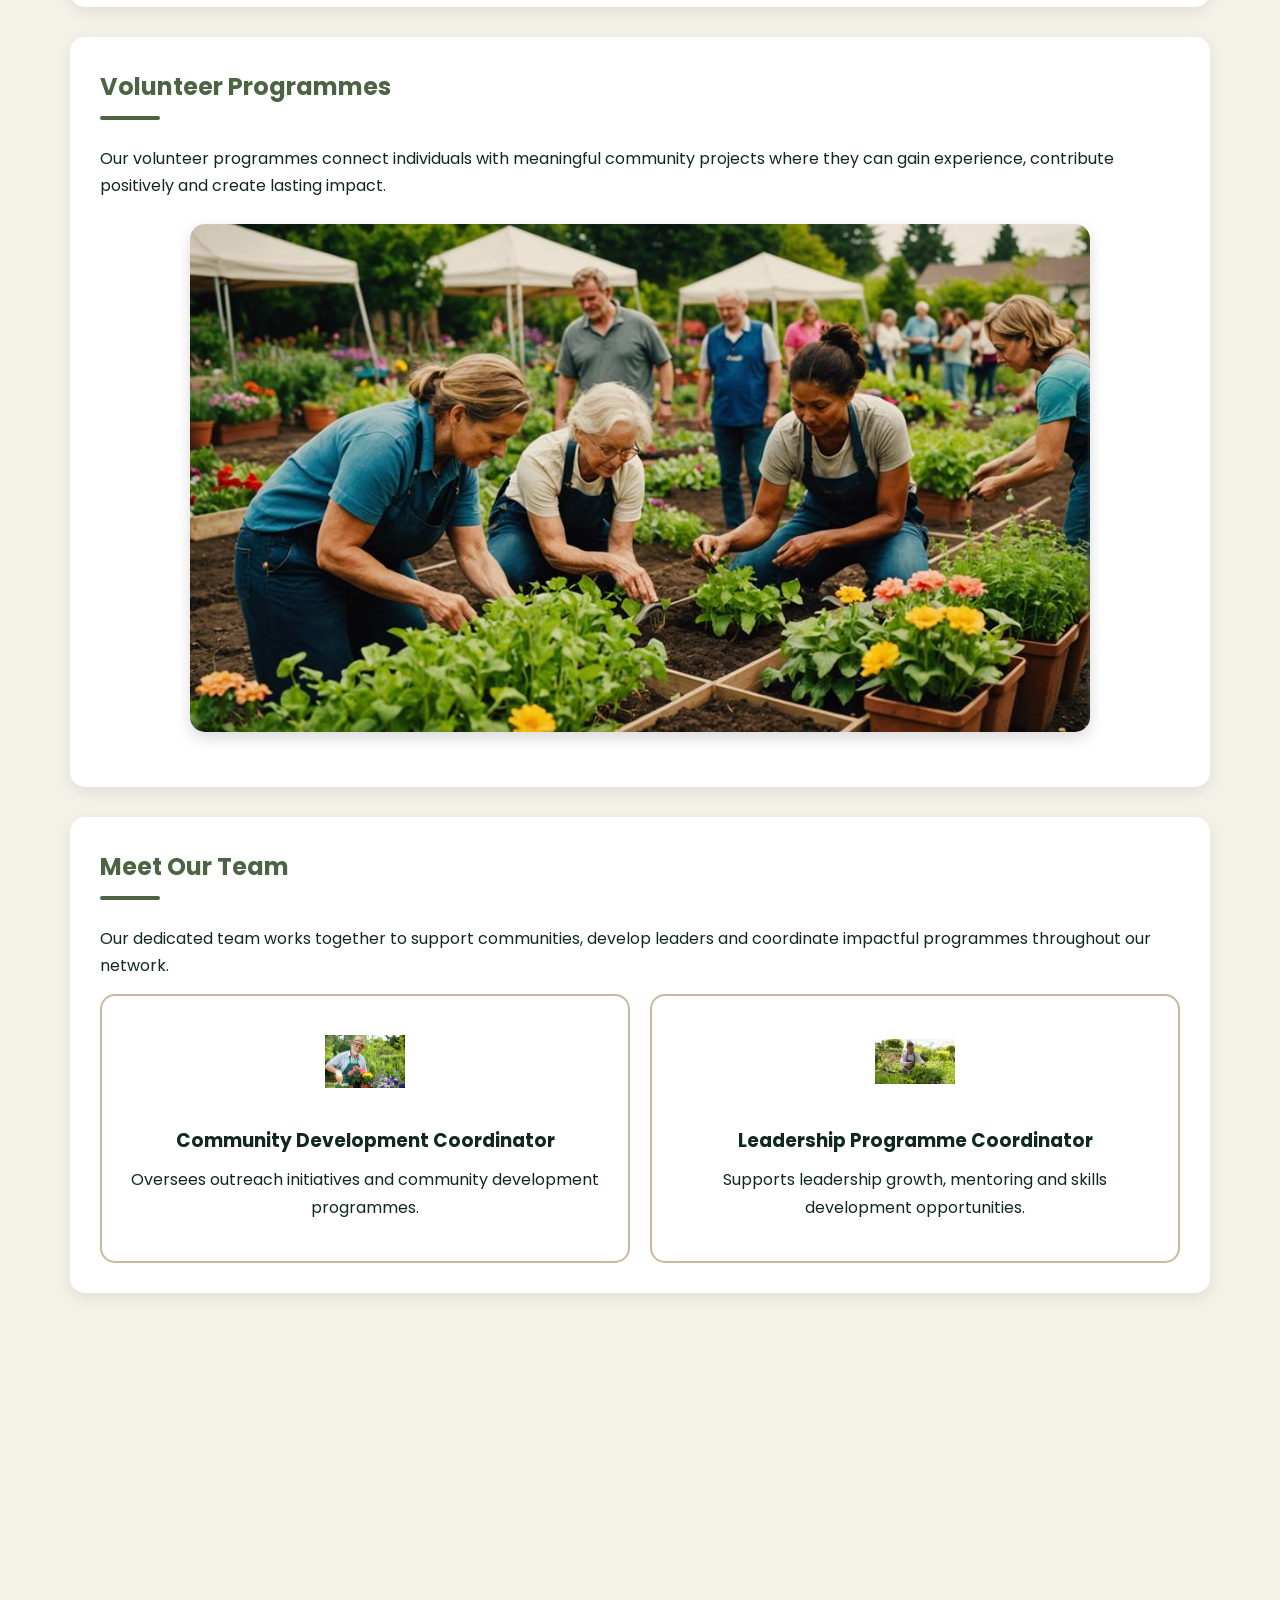
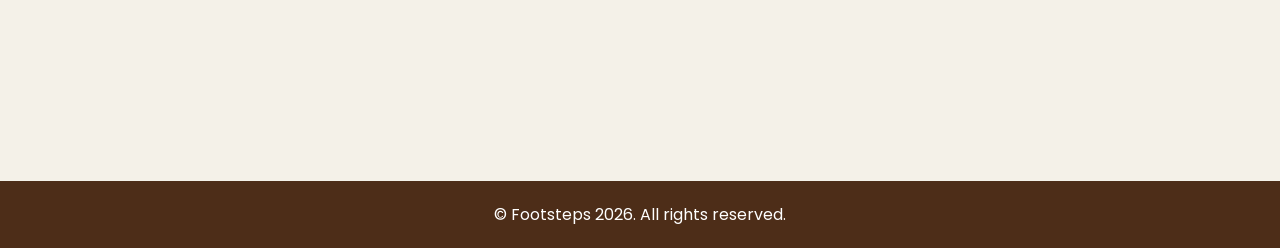
==== commit b08edabd: "Added robots.txt for SEO" ====
--- a/about.html
+++ b/about.html
@@ -11,10 +11,10 @@
     <title>About Footsteps | Community Development</title>
 
     <meta name="description"
-          content="Learn about Footsteps and our commitment to empowering communities through leadership development, volunteering and sustainable change.">
+          content="Learn about Footsteps and our commitment to leadership development, volunteer programmes and sustainable community growth.">
 
     <meta name="keywords"
-          content="Footsteps, community development, volunteering, leadership, sponsorship">
+          content="Footsteps, community development, leadership, volunteering, sponsorship, strategic planning">
 
     <meta name="author"
           content="Mia Oosthuizen">
@@ -35,6 +35,7 @@
         <a href="index.html">Home</a>
         <a href="about.html">About</a>
         <a href="services.html">Services</a>
+        <a href="gallery.html">Gallery</a>
         <a href="enquiry.html">Enquiry</a>
         <a href="contact.html">Contact</a>
 
@@ -49,12 +50,11 @@
         <h1>About Footsteps</h1>
 
         <p>
-            Footsteps is a community-focused organisation dedicated to creating
-            positive and sustainable change through leadership development,
-            volunteer programmes, strategic planning and community support
-            initiatives. We work alongside individuals, organisations and
-            communities to develop opportunities that empower people and
-            strengthen local networks.
+            Footsteps is dedicated to empowering communities through
+            leadership development, volunteer engagement, strategic
+            planning and sustainable community initiatives. We believe
+            that every individual can contribute to positive change
+            when given the right support, opportunities and resources.
         </p>
 
     </section>
@@ -64,14 +64,14 @@
         <h2>Our Mission</h2>
 
         <p>
-            Our mission is to empower communities through education,
-            collaboration, leadership development and access to resources.
-            We strive to create meaningful opportunities that help individuals
-            and organisations grow and contribute to long-term social impact.
+            Our mission is to strengthen communities by developing
+            leadership skills, encouraging volunteer participation and
+            supporting long-term sustainable growth through practical,
+            community-focused programmes.
         </p>
 
         <img src="images/community workshop.jpg"
-             alt="Community workshop hosted by Footsteps"
+             alt="Community Workshop"
              class="about-image">
 
     </section>
@@ -81,14 +81,13 @@
         <h2>Our Vision</h2>
 
         <p>
-            We envision a future where communities are connected, resilient
-            and capable of creating positive change. Through collaboration,
-            innovation and strong leadership, we aim to support the growth of
-            thriving communities across South Africa.
+            We envision thriving communities where people work together,
+            share knowledge and create opportunities that lead to
+            meaningful and lasting social impact.
         </p>
 
         <img src="images/events.jpg"
-             alt="Community members participating in Footsteps events"
+             alt="Community Event"
              class="about-image">
 
     </section>
@@ -98,14 +97,14 @@
         <h2>Leadership Development</h2>
 
         <p>
-            Leadership is one of the core pillars of Footsteps. Our leadership
-            programmes equip individuals with practical skills, confidence and
-            experience needed to become effective change-makers within their
-            communities.
+            Leadership development lies at the heart of Footsteps.
+            We provide mentoring, practical experiences and workshops
+            that help individuals become confident and capable leaders
+            within their communities.
         </p>
 
         <img src="images/leadership gardening.png"
-             alt="Leadership programme participants"
+             alt="Leadership Programme"
              class="about-image">
 
     </section>
@@ -115,14 +114,14 @@
         <h2>Volunteer Programmes</h2>
 
         <p>
-            Volunteers form an essential part of our organisation. Through
-            volunteer engagement programmes, community members are able to
-            contribute to meaningful projects that improve lives and create
-            lasting impact.
+            Our volunteer programmes connect individuals with
+            meaningful community projects where they can gain
+            experience, contribute positively and create lasting
+            impact.
         </p>
 
         <img src="images/volunteer gardening.jpg"
-             alt="Volunteers participating in community gardening"
+             alt="Volunteer Programme"
              class="about-image">
 
     </section>
@@ -132,8 +131,9 @@
         <h2>Meet Our Team</h2>
 
         <p>
-            Our dedicated team works together to support communities through
-            planning, training, mentoring and engagement initiatives.
+            Our dedicated team works together to support communities,
+            develop leaders and coordinate impactful programmes
+            throughout our network.
         </p>
 
         <div class="services">
@@ -141,13 +141,13 @@
             <div>
 
                 <img src="images/Team member 1.jpg"
-                     alt="Community Programme Coordinator">
-
-                <h3>Community Programme Coordinator</h3>
+                     alt="Community Development Coordinator">
+
+                <h3>Community Development Coordinator</h3>
 
                 <p>
-                    Oversees community projects and ensures that local
-                    programmes create meaningful impact.
+                    Oversees outreach initiatives and community
+                    development programmes.
                 </p>
 
             </div>
@@ -155,13 +155,13 @@
             <div>
 
                 <img src="images/Team member 2.jpg"
-                     alt="Leadership Development Coordinator">
-
-                <h3>Leadership Development Coordinator</h3>
+                     alt="Leadership Programme Coordinator">
+
+                <h3>Leadership Programme Coordinator</h3>
 
                 <p>
-                    Supports leadership initiatives, mentorship programmes
-                    and personal development opportunities.
+                    Supports leadership growth, mentoring and skills
+                    development opportunities.
                 </p>
 
             </div>
@@ -170,7 +170,7 @@
 
     </section>
 
-    <section class="faq">
+    <section>
 
         <h2>Frequently Asked Questions</h2>
 
@@ -181,9 +181,9 @@
         <div class="panel">
 
             <p>
-                We provide leadership development, strategic planning,
-                volunteer programmes, community resources and sponsorship
-                opportunities.
+                Footsteps provides leadership development,
+                volunteer opportunities, strategic planning,
+                sponsorship programmes and community resources.
             </p>
 
         </div>
@@ -195,9 +195,9 @@
         <div class="panel">
 
             <p>
-                Visit the Enquiry page and submit a volunteer enquiry.
-                A member of our team will contact you regarding available
-                opportunities.
+                Visit the Enquiry page and submit your details.
+                A representative will contact you regarding
+                available volunteer opportunities.
             </p>
 
         </div>
@@ -209,22 +209,23 @@
         <div class="panel">
 
             <p>
-                Support can be provided through volunteering, sponsorships,
-                partnerships and participation in community events.
-            </p>
-
-        </div>
-
-        <button class="accordion">
-            Where does Footsteps operate?
-        </button>
-
-        <div class="panel">
-
-            <p>
-                Footsteps works with communities through various programmes,
-                outreach activities and development initiatives across
-                multiple regions.
+                Support can be provided through sponsorship,
+                volunteering, partnerships and participation
+                in community initiatives.
+            </p>
+
+        </div>
+
+        <button class="accordion">
+            Who can join Footsteps programmes?
+        </button>
+
+        <div class="panel">
+
+            <p>
+                Footsteps programmes are open to individuals,
+                organisations and community members interested
+                in development and positive social impact.
             </p>
 
         </div>
@@ -235,7 +236,9 @@
 
 <footer>
 
-    <p>&copy; Footsteps 2026. All rights reserved.</p>
+    <p>
+        &copy; Footsteps 2026. All rights reserved.
+    </p>
 
 </footer>
 
--- a/css/style.css
+++ b/css/style.css
@@ -352,52 +352,40 @@
     margin-top: 40px;
 }
 
-/* 404 */
+/* 404 PAGE */
 
 .error-page {
     text-align: center;
     padding: 100px 20px;
+    min-height: 60vh;
+    display: flex;
+    flex-direction: column;
+    justify-content: center;
+    align-items: center;
+    gap: 20px;
 }
 
 .error-page h1 {
-    font-size: 5rem;
-}
-
-/* RESPONSIVE */
-
-@media (max-width: 768px) {
-
-    header {
-        flex-direction: column;
-        text-align: center;
-    }
-
-    nav {
-        justify-content: center;
-        margin-top: 15px;
-    }
-
-    .hero h1 {
-        font-size: 2rem;
-    }
-
-    .services {
-        grid-template-columns: 1fr;
-    }
-
-    .gallery {
-        grid-template-columns: 1fr;
-    }
-
-    .team {
-        flex-direction: column;
-    }
-
-    .stats {
-        flex-direction: column;
-    }
-
-    main {
-        padding: 15px;
-    }
+    font-size: 6rem;
+    color: #4C6444;
+    margin-bottom: 10px;
+}
+
+.error-page h2 {
+    color: #102820;
+    margin-bottom: 10px;
+}
+
+.error-page h2::after {
+    display: none;
+}
+
+.error-page p {
+    max-width: 700px;
+    font-size: 1.1rem;
+    color: #555;
+}
+
+.error-page .btn {
+    margin-top: 15px;
 }
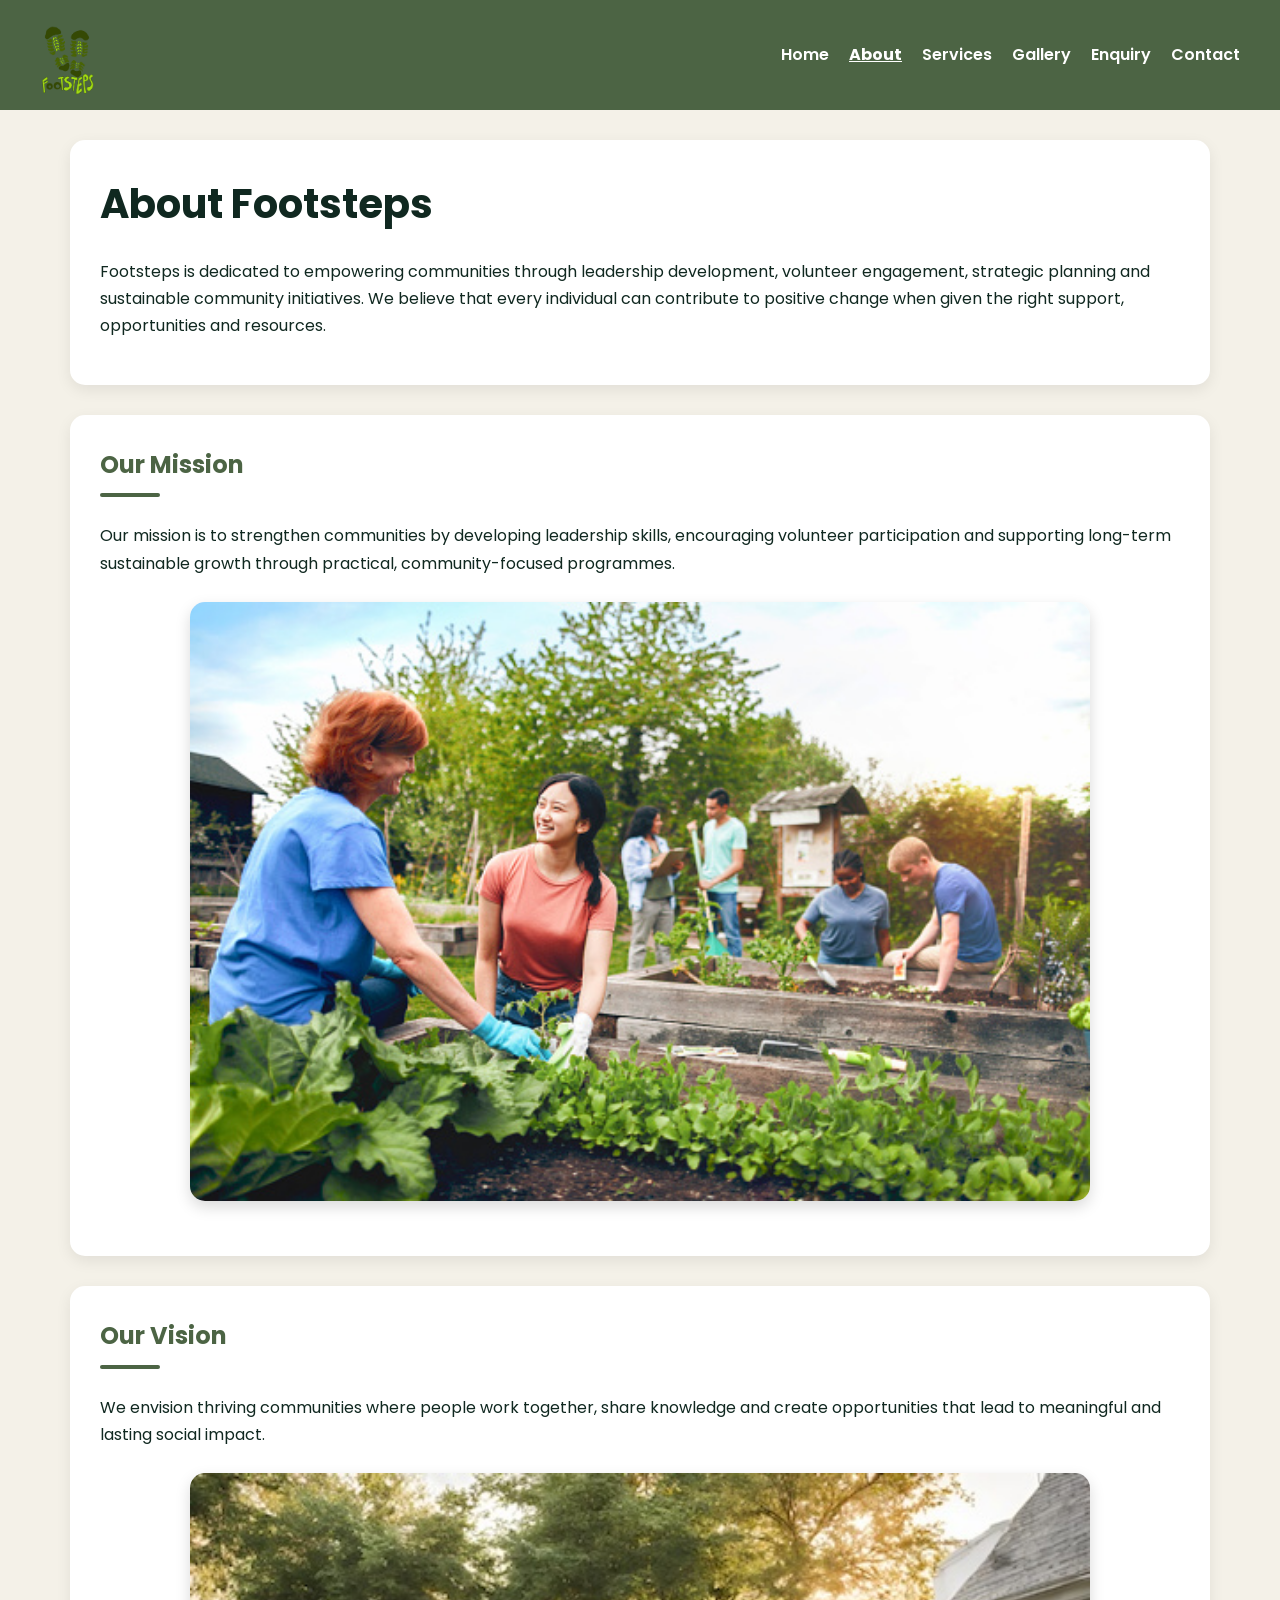
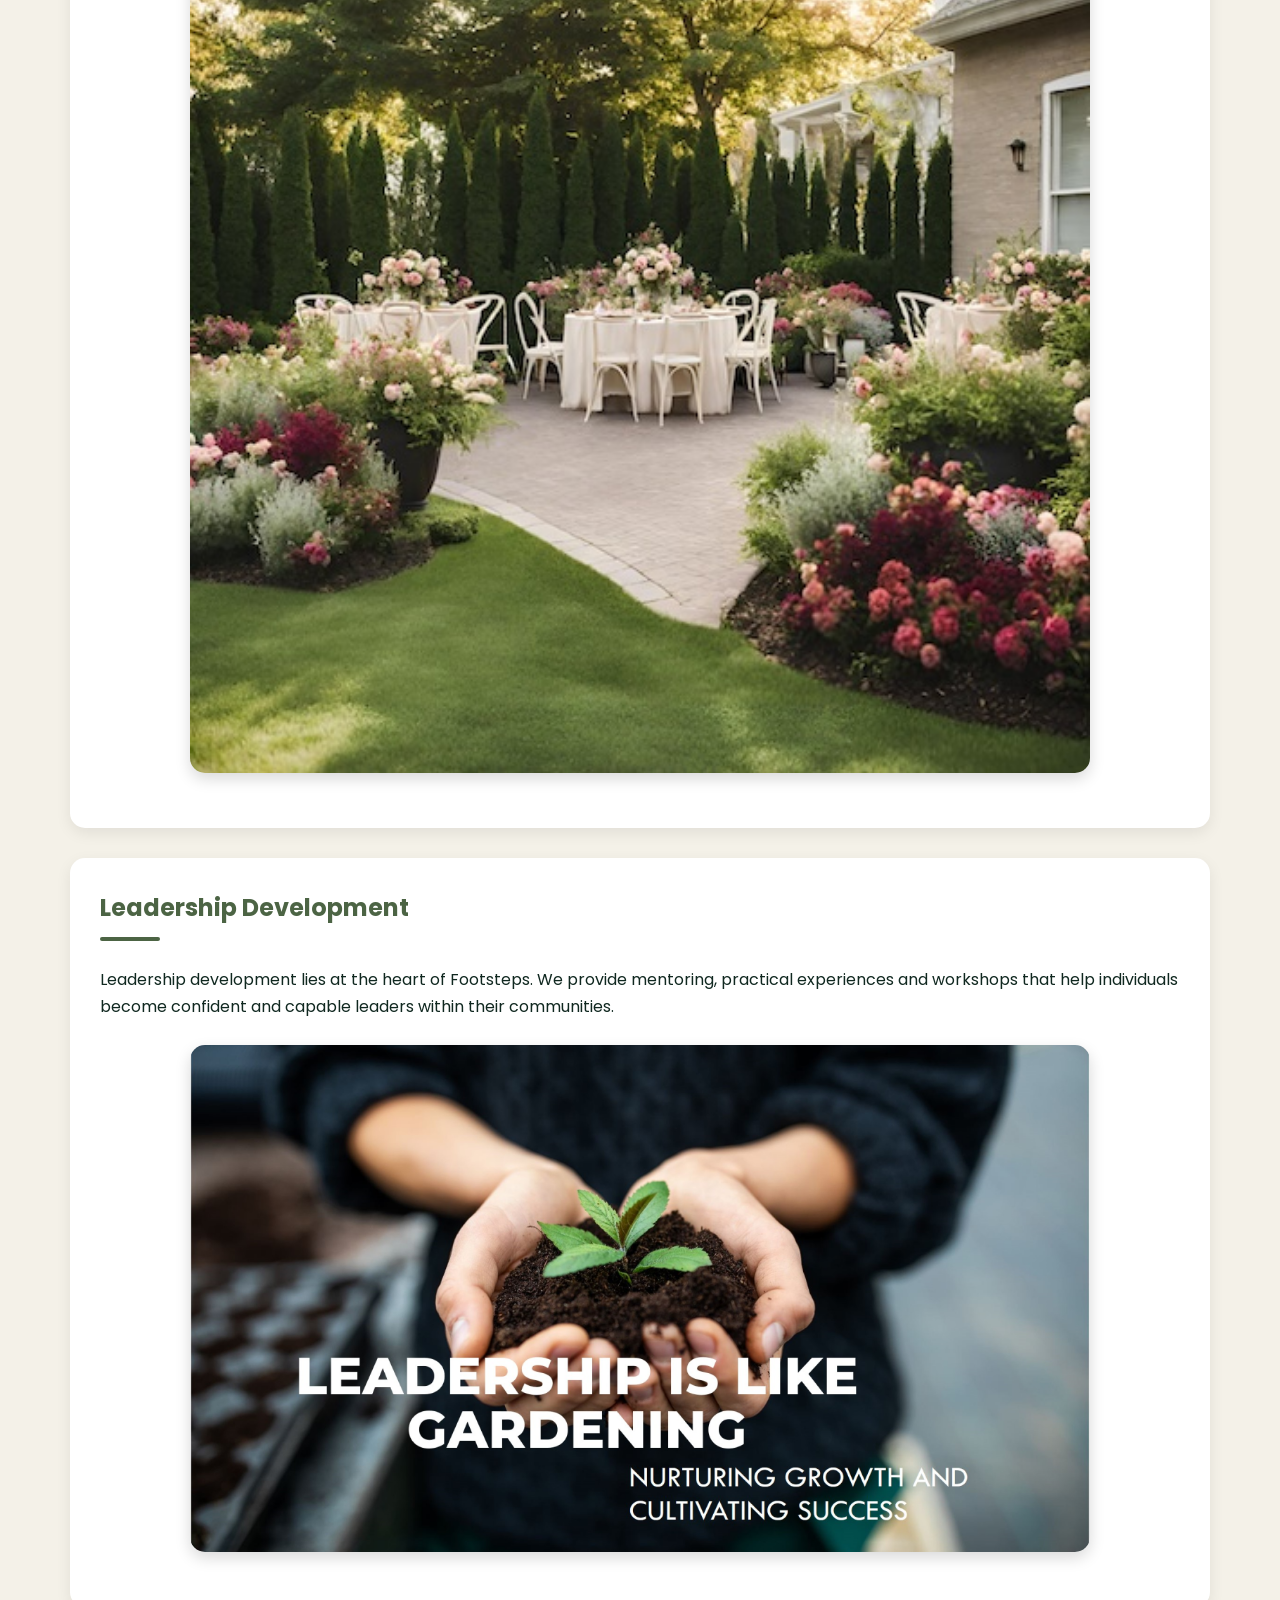
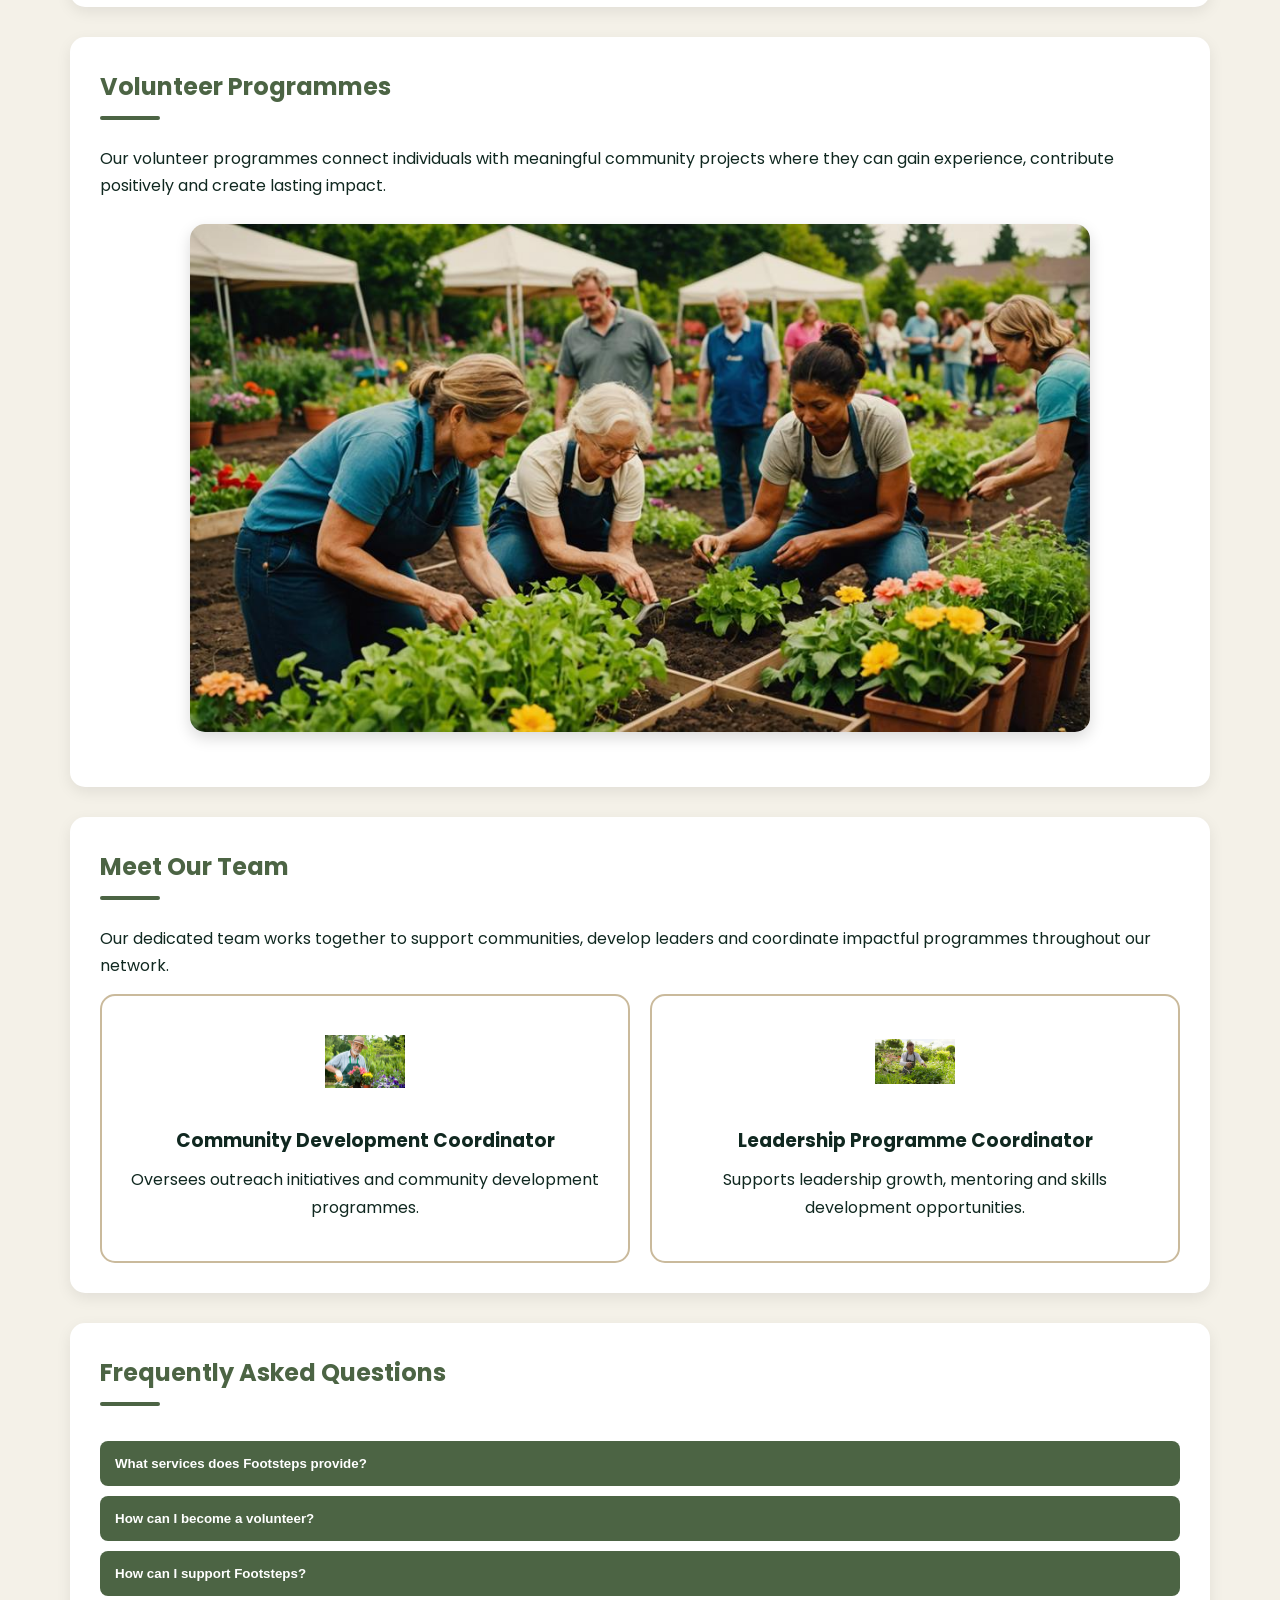
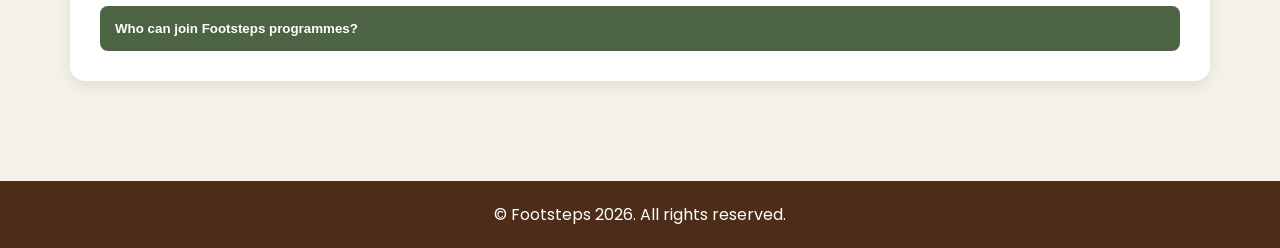
==== commit 5e29c17c: "Completed Open Graph SEO implementation on all pages" ====
--- a/about.html
+++ b/about.html
@@ -15,6 +15,18 @@
 
     <meta name="keywords"
           content="Footsteps, community development, leadership, volunteering, sponsorship, strategic planning">
+
+    <meta property="og:title"
+          content="About Footsteps">
+
+    <meta property="og:description"
+          content="Learn about Footsteps and our commitment to leadership development, volunteer programmes and sustainable community growth.">
+
+    <meta property="og:image"
+          content="images/community workshop.jpg">
+
+    <meta property="og:type"
+          content="website">
 
     <meta name="author"
           content="Mia Oosthuizen">
